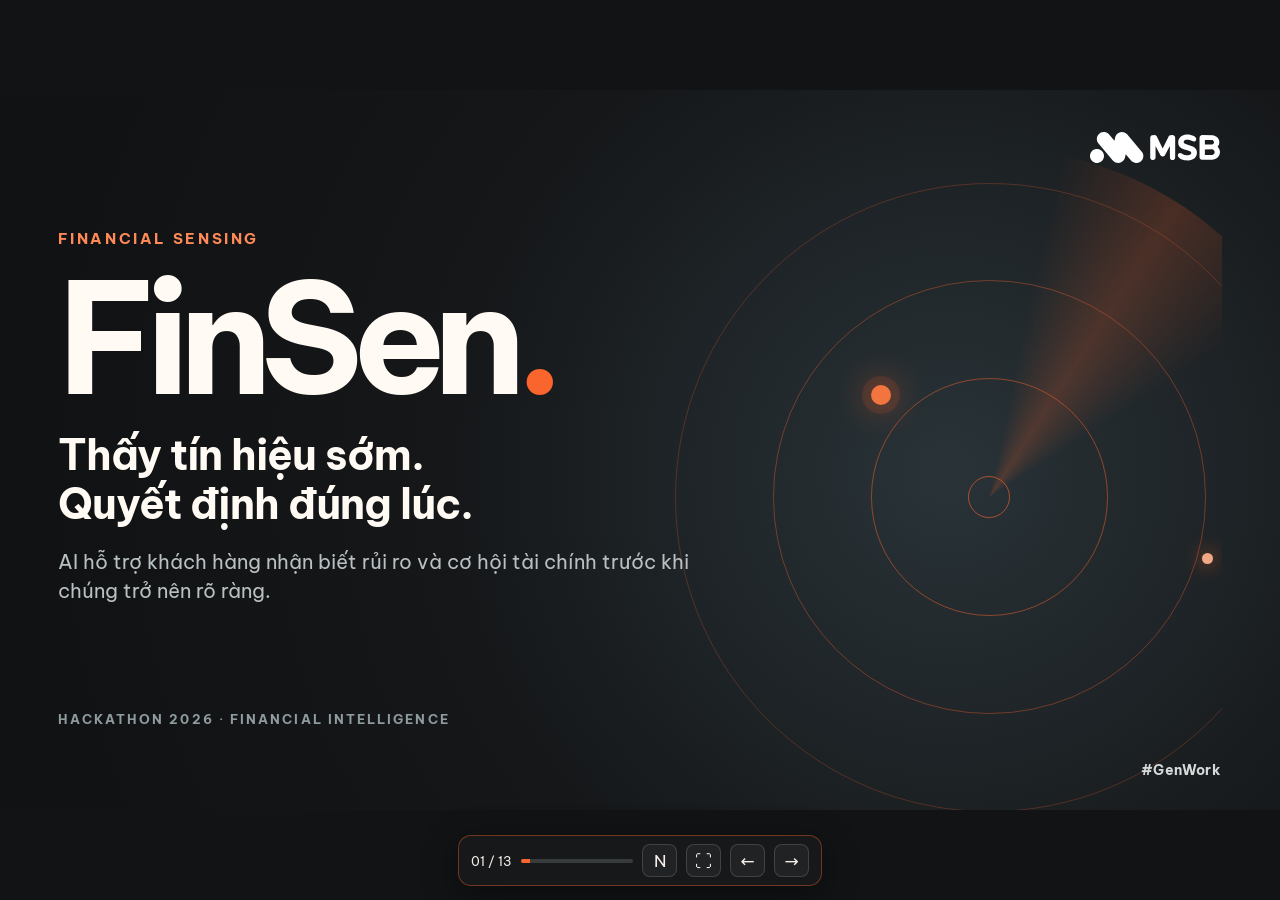
==== pitch/index.html @ 2bb1ff43 "update pitch" ====
<!doctype html>
<html lang="vi">
<head>
  <meta charset="utf-8">
  <meta name="viewport" content="width=device-width, initial-scale=1">
  <meta name="theme-color" content="#111315">
  <title>FinSen | Hackathon Pitch</title>
  <link rel="stylesheet" href="styles.css">
  <script src="slides.js" defer></script>
</head>
<body>
  <main id="deck" aria-live="polite">
    <section class="slide cover is-active" data-duration="25" aria-label="Slide 1: FinSen">
      <div class="slide-inner cover-layout">
        <div class="cover-content"><p class="eyebrow">FINANCIAL SENSING</p><h1>FinSen<span>.</span></h1><p class="cover-tagline">Thấy tín hiệu sớm.<br>Quyết định đúng lúc.</p><p class="cover-description">AI hỗ trợ khách hàng nhận biết rủi ro và cơ hội tài chính trước khi chúng trở nên rõ ràng.</p></div>
        <div class="radar-visual" aria-hidden="true"><i></i><i></i><i></i><i></i><b></b><em></em></div>
        <p class="cover-footer">HACKATHON 2026 · FINANCIAL INTELLIGENCE</p>
      </div>
      <aside class="notes">25 giây. FinSen là Financial Sensing. Ý tưởng lấy cảm hứng từ nguyên lý sensing trong hỗ trợ lái xe: liên tục quan sát tín hiệu để nhận ra rủi ro sớm. Với tài chính, FinSen giúp khách hàng thấy điều có thể xảy ra tiếp theo và chọn hành động phù hợp. Đây là nguyên mẫu chạy trên dữ liệu ngân hàng giả lập.</aside>
    </section>

    <section class="slide light problem-slide" data-duration="35" aria-label="Slide 2: Vấn đề">
      <div class="slide-inner problem-layout">
        <div><p class="eyebrow">01 / PROBLEM</p><h2>Dữ liệu có sẵn.<br>Tín hiệu bị bỏ lỡ.</h2><p class="large-copy">Khách hàng thường nhận ra vấn đề tài chính khi nó đã xảy ra, dù dấu hiệu đã xuất hiện trước đó.</p></div>
        <div class="signal-list" aria-label="Năm tín hiệu tài chính thường bị bỏ lỡ"><p><b>01</b><span>Số dư sắp xuống dưới mức an toàn</span></p><p><b>02</b><span>Một nhóm chi tiêu tăng bất thường</span></p><p><b>03</b><span>Mục tiêu tiết kiệm chậm tiến độ</span></p><p><b>04</b><span>Khoản phải trả vượt số dư hiện tại</span></p><p><b>05</b><span>Tiền nhàn rỗi chưa được sử dụng phù hợp</span></p></div>
        <p class="slide-takeaway">Vấn đề không thiếu dữ liệu. Vấn đề là thiếu một lớp cảm nhận dữ liệu đúng lúc.</p>
      </div>
      <aside class="notes">35 giây. Một app ngân hàng đã có rất nhiều dữ liệu: giao dịch, số dư, lịch trả tiền và mục tiêu. Nhưng khách hàng phải tự ghép các mảnh lại. Có người vẫn thấy tiền trong tài khoản nhưng hai tuần nữa sẽ thiếu. Có người chi tiêu đang tăng mà cuối tháng mới biết. Có người để tiền nhàn rỗi mà chưa nghĩ đến phương án phù hợp. Năm tình huống này có chung một khoảng trống: tín hiệu xuất hiện trước, nhận thức của khách hàng đến sau.</aside>
    </section>

    <section class="slide dark insight-slide" data-duration="30" aria-label="Slide 3: Insight">
      <div class="slide-inner">
        <p class="eyebrow">02 / INSIGHT</p><h2>Ứng dụng cho thấy quá khứ.<br>FinSen giúp chuẩn bị cho điều sắp tới.</h2>
        <div class="comparison"><div class="comparison-past"><span>BANKING HIỆN TẠI</span><p>Giao dịch</p><p>Lịch sử</p><p>Dashboard</p><strong>Khách hàng tự phân tích</strong></div><div class="comparison-future"><span>VỚI FINSEN</span><p>Dữ liệu tài chính</p><p>Cảm nhận tín hiệu</p><p>Dự báo rủi ro và cơ hội</p><strong>Gợi ý để khách hàng quyết định</strong></div></div>
      </div>
      <aside class="notes">30 giây. Sự khác biệt rất đơn giản. Mobile Banking hiện tại kể lại chuyện đã xảy ra. FinSen đặt câu hỏi: từ những dữ liệu đó, điều gì có thể xảy ra tiếp, và khách hàng nên cân nhắc gì ngay bây giờ? FinSen là một lớp cảm nhận đặt trên hành trình ngân hàng hiện có, không yêu cầu khách hàng chuyển sang một công cụ khác.</aside>
    </section>

    <section class="slide orange solution-slide" data-duration="35" aria-label="Slide 4: Financial Sensing Layer">
      <div class="slide-inner">
        <p class="eyebrow">03 / SOLUTION</p><h2>Một Financial Sensing Layer</h2>
        <div class="sense-flow"><div><b>Sense</b><span>Nhận tín hiệu</span></div><div><b>Analyze</b><span>Hiểu ngữ cảnh</span></div><div><b>Predict</b><span>Thấy điều sắp tới</span></div><div><b>Recommend</b><span>Đưa lựa chọn</span></div><div><b>Action</b><span>Khách hàng quyết định</span></div></div>
        <div class="pillar-line"><span>PROTECT</span><span>CONTROL</span><span>GROW</span></div>
        <p class="solution-takeaway">Năm case demo là năm loại tín hiệu đầu tiên của cùng một nền tảng.</p>
      </div>
      <aside class="notes">35 giây. FinSen vận hành theo một chuỗi thống nhất: cảm nhận dữ liệu, phân tích ngữ cảnh, dự báo rủi ro hoặc cơ hội, đề xuất lựa chọn, rồi chỉ thực hiện khi khách hàng quyết định. Ba giá trị là bảo vệ dòng tiền, kiểm soát kế hoạch tài chính và khai thác cơ hội từ nguồn tiền hiện có. Năm case không phải năm tính năng rời rạc mà là năm loại tín hiệu đầu tiên.</aside>
    </section>

    <section class="slide light hero-slide" data-duration="55" aria-label="Slide 5: Case C001 dự báo dòng tiền">
      <div class="slide-inner">
        <p class="eyebrow">04 / HERO CASE · C001</p><h2>Đừng đợi hết tiền mới biết sẽ thiếu.</h2>
        <div class="forecast-journey"><div><span>HÔM NAY</span><strong>9 triệu ₫</strong><p>Số dư tài khoản</p></div><div><span>14 NGÀY TỚI</span><strong>6 triệu ₫</strong><p>Tiền thuê sắp đến hạn; dự báo còn tính chi tiêu thường lệ</p></div><div class="forecast-alert"><span>DỰ BÁO 15/09</span><strong>1,37 triệu ₫</strong><p>Thấp hơn mức an toàn 3 triệu ₫</p></div></div>
        <p class="hero-conclusion">FinSen cảnh báo khi khách hàng vẫn còn tiền, trước khi dòng tiền trở thành vấn đề.</p>
        <p class="fixture-note">Dữ liệu fixture C001 tại ngày 01/09/2026; số dư dự báo do Financial Engine tính.</p>
      </div>
      <aside class="notes">55 giây. Đây là hero case. Tại mốc fixture ngày 1 tháng 9, C001 có 9 triệu đồng số dư và mức an toàn 3 triệu. Trong kỳ tới có 6 triệu tiền thuê cùng chi tiêu thường lệ. Financial Engine dự báo số dư ngày 15 tháng 9 chỉ khoảng 1,37 triệu, dưới ngưỡng an toàn. Điều đáng nói là hôm nay khách hàng vẫn thấy 9 triệu nên có thể nghĩ mọi thứ ổn. FinSen phát hiện vấn đề trước khi khách hàng trải nghiệm nó. Đề xuất xử lý là một lựa chọn, không phải hành động tự động.</aside>
    </section>

    <section class="slide dark cases-slide" data-duration="45" aria-label="Slide 6: Năm tín hiệu FinSen">
      <div class="slide-inner">
        <p class="eyebrow">05 / FIVE SIGNALS</p><h2>Một nền tảng. Năm tín hiệu đầu tiên.</h2>
        <div class="case-pillars"><div class="case-pillar"><h3>PROTECT</h3><p><b>C001 · Dòng tiền</b><span>Dự báo dưới ngưỡng an toàn</span></p><p><b>C004 · Khoản định kỳ</b><span>Khoản phải trả vượt số dư</span></p></div><div class="case-pillar"><h3>CONTROL</h3><p><b>C002 · Chi tiêu</b><span>Ăn uống tăng 25% so với mức nền</span></p><p><b>C003 · Mục tiêu</b><span>Tiến độ tiết kiệm lệch kế hoạch</span></p></div><div class="case-pillar grow"><h3>GROW</h3><p><b>C005 · Tiền nhàn rỗi</b><span>Gợi ý phương án phù hợp nhu cầu sử dụng tiền</span></p></div></div>
        <p class="cases-takeaway">Phát hiện nhu cầu trước. Đưa lựa chọn sau. Khách hàng tự quyết định.</p>
      </div>
      <aside class="notes">45 giây. Hai case Protect là C001 dự báo thiếu hụt dòng tiền và C004 phát hiện khoản định kỳ có thể vượt số dư. Hai case Control là C002, khi chi ăn uống tăng 25% so với mức nền ba tháng, và C003, khi tiến độ tiết kiệm có nguy cơ chậm. Case Grow là C005: nhận ra nguồn tiền nhàn rỗi và gợi ý sản phẩm theo nhu cầu thực tế. C004 có thể dẫn tới các lựa chọn như bổ sung tiền hoặc giải pháp tín dụng phù hợp, nhưng FinSen không ép khách hàng vay.</aside>
    </section>

    <section class="slide light agent-slide" data-duration="45" aria-label="Slide 7: AI Agent và C005">
      <div class="slide-inner agent-layout">
        <div class="agent-copy"><p class="eyebrow">06 / AGENT EXPERIENCE · C005</p><h2>Từ cảnh báo tĩnh<br>đến đối thoại tài chính</h2><div class="conversation"><p><small>FINSEN</small>“Bạn có khoản tiền nhàn rỗi. Bạn muốn cân nhắc tiết kiệm 3–6 tháng?”</p><p><small>KHÁCH HÀNG</small>“Tôi sợ cần dùng tiền đột xuất.”</p><p><small>FINSEN</small>“Vậy hãy xem một phương án linh hoạt hơn: M-Sinh lời.”</p></div><p class="agent-takeaway">Agent lắng nghe mối bận tâm và thay đổi gợi ý.</p></div>
        <figure class="phone-shot"><img src="assets/finsen.png" alt="Màn hình FinSen đang chạy trong ứng dụng demo"><figcaption>Giao diện FinSen đang chạy; hội thoại bên trái là luồng C005.</figcaption></figure>
      </div>
      <aside class="notes">45 giây. C005 kết lại chuỗi demo bằng một cơ hội tài chính. FinSen thấy số dư thanh toán lớn và ít chi tiêu gần đây nên ban đầu gợi ý xem xét tiết kiệm kỳ hạn 3 hoặc 6 tháng. Khách hàng lo phải dùng tiền đột xuất. Khi có LLM thật, Agent phân loại ý định từ lời nhắn và lịch sử hội thoại, rồi chuyển gợi ý sang M-Sinh lời. Việc kích hoạt vẫn cần thao tác chọn hành động và xác nhận riêng. M-Sinh lời là khoản cho SBSI vay qua nền tảng tích hợp MSB, không phải tiền gửi tiết kiệm MSB. Đoạn hội thoại trên slide được rút gọn để minh họa luồng; ảnh chụp là giao diện demo thật ở trạng thái tài chính ổn định.</aside>
    </section>

    <section class="slide light system-slide" data-duration="40" aria-label="Slide 8: Cách FinSen hoạt động">
      <div class="slide-inner"><p class="eyebrow">07 / HOW IT WORKS</p><h2>Con số có nguồn. Hành động có kiểm soát.</h2><div class="system-flow"><div><span>01</span><b>Dữ liệu tài chính</b><p>Số dư, giao dịch, lịch trả tiền, mục tiêu</p></div><div><span>02</span><b>Financial Engine</b><p>Tính mức nền, tín hiệu, dự báo và phương án hợp lệ</p></div><div><span>03</span><b>AI Agent</b><p>Giải thích bằng ngữ cảnh và nghe phản hồi</p></div><div><span>04</span><b>Trải nghiệm FinSen</b><p>Cảnh báo, hội thoại, xác nhận, thực hiện</p></div></div><div class="system-proof"><img src="assets/home.png" alt="Ảnh chụp Home của ứng dụng demo"><p>Nguyên mẫu đã có ứng dụng mobile, agent, Core Banking giả lập, scheduler và lưu vết hành động.<br><strong>LLM không tự tính chỉ số tài chính hoặc bỏ qua bước xác nhận.</strong></p></div></div>
      <aside class="notes">40 giây. Chỉ cần nhớ bốn lớp. Dữ liệu nghiệp vụ ở Core Banking giả lập. Financial Engine tính các chỉ số và phương án bằng logic xác định. Agent diễn giải, chọn trong phương án hợp lệ và tiếp nhận phản hồi. Trải nghiệm mobile hiển thị cảnh báo, hội thoại và bước xác nhận. Hành động đi qua chính sách, API nghiệp vụ và audit. Chúng tôi đã có các thành phần này trong MVP; chưa kết nối dữ liệu ngân hàng thật.</aside>
    </section>

    <section class="slide dark value-slide" data-duration="45" aria-label="Slide 9: Giá trị khách hàng và ngân hàng">
      <div class="slide-inner"><p class="eyebrow">08 / BUSINESS VALUE</p><h2>Giải quyết đúng nhu cầu tạo giá trị cho cả hai phía</h2><div class="value-columns"><div><h3>KHÁCH HÀNG</h3><p><b>Protect</b><span>Nhận biết sớm nguy cơ thiếu tiền</span></p><p><b>Control</b><span>Hiểu chi tiêu và tiến độ mục tiêu</span></p><p><b>Grow</b><span>Cân nhắc cách dùng tiền nhàn rỗi phù hợp</span></p></div><div><h3>NGÂN HÀNG</h3><p><b>Tương tác đúng lúc</b><span>Đối thoại khi nhu cầu đang xuất hiện</span></p><p><b>Gợi ý phù hợp</b><span>C004: giải pháp dòng tiền; C005: tiết kiệm hoặc M-Sinh lời</span></p><p><b>Học từ pilot</b><span>Đo chất lượng tín hiệu, mức quan tâm và hành động được xác nhận</span></p></div></div><p class="value-bottom">Hiểu hoàn cảnh trước. Giải quyết nhu cầu. Giới thiệu sản phẩm khi phù hợp.</p></div>
      <aside class="notes">45 giây. Giá trị với khách hàng là được cảnh báo sớm, hiểu hành vi và mục tiêu, đồng thời thấy cơ hội từ nguồn tiền đang có. Với ngân hàng, FinSen tạo điểm chạm đúng lúc để hỗ trợ khách hàng và chỉ giới thiệu sản phẩm khi phù hợp. C004 có thể mở ra phương án xử lý dòng tiền, C005 mở ra gợi ý tiết kiệm hoặc M-Sinh lời. Đây là giả thuyết giá trị cho pilot, chưa phải kết quả kinh doanh được đo. Khi thử nghiệm thật, chúng tôi sẽ đo chất lượng tín hiệu, mức quan tâm và tỷ lệ hành động được xác nhận.</aside>
    </section>

    <section class="slide closing" data-duration="40" aria-label="Slide 10: Khác biệt và bước tiếp theo">
      <div class="slide-inner close-layout"><div class="close-main"><p class="eyebrow">09 / WHAT'S NEXT</p><h2>FinSen giúp khách hàng thấy trước, hiểu rõ và tự quyết định.</h2><p class="close-line">Financial Sensing</p><p class="close-mantra">Sense. Predict. Act.</p></div><div class="close-side"><div><h3>KHÁC BIỆT</h3><p>Chủ động dự báo · Đối thoại theo ngữ cảnh · Hành động có xác nhận</p></div><div><h3>ROADMAP</h3><p>Hackathon MVP → Pilot có kiểm soát → Tích hợp dữ liệu và chính sách MSB → Mở rộng tín hiệu</p></div><div><h3>TEAM</h3><p>[Tên thành viên, vai trò và chuyên môn cần bổ sung]</p></div></div></div>
      <aside class="notes">40 giây. FinSen khác một dashboard ở khả năng dự báo và chủ động. FinSen khác một notification engine ở khả năng lắng nghe và đổi gợi ý theo bối cảnh. FinSen khác một chatbot thuần văn bản ở bước xác nhận, thực hiện và lưu vết. MVP hackathon đã chứng minh luồng trên dữ liệu giả lập. Bước tiếp theo là pilot có kiểm soát, sau đó mới tích hợp dữ liệu và chính sách thật của MSB và mở rộng thêm tín hiệu. Giới thiệu tên thành viên thật khi đã bổ sung vào placeholder. Kết lại: FinSen là Financial Sensing, giúp khách hàng thấy trước, hiểu rõ và tự quyết định.</aside>
    </section>
    <section class="slide dark thank-you-slide" data-duration="5" aria-label="Slide 11: Thank you">
      <div class="slide-inner thank-you-layout">
        <p class="eyebrow">FINSEN · FINANCIAL SENSING</p>
        <h2>Thank you<span>.</span></h2>
        <p class="thank-you-message">Thấy tín hiệu sớm.<br>Quyết định đúng lúc.</p>
        <p class="thank-you-qa">Q&amp;A <span>·</span> Hai slide kỹ thuật ở phần phụ lục</p>
        <div class="thank-you-orbit" aria-hidden="true"><i></i><i></i><i></i><b></b></div>
      </div>
      <aside class="notes">5 giây. Cảm ơn ban giám khảo đã lắng nghe. Dừng phần pitch chính tại đây và mời câu hỏi. Hai slide tiếp theo là phụ lục về Tech Stack và kiến trúc hệ thống, chỉ dùng khi cần trao đổi sâu hơn.</aside>
    </section>

    <section class="slide light tech-slide" data-duration="0" aria-label="Slide 12: Tech Stack">
      <div class="slide-inner tech-layout">
        <p class="eyebrow">APPENDIX 01 / TECH STACK</p>
        <h2>Công nghệ đứng sau FinSen</h2>
        <p class="tech-intro">Ba lớp kết nối từ trải nghiệm đến dữ liệu. Docker Compose vận hành toàn bộ hệ thống demo.</p>
        <div class="stack-flow" aria-label="Sơ đồ Tech Stack gồm lớp giao diện, dịch vụ và dữ liệu">
          <article class="stack-stage"><span class="stack-index">01 / EXPERIENCE</span><h3>Web &amp; Mobile</h3><div class="stack-logos"><div><img src="assets/tech/html5.svg" alt=""><span>HTML5</span></div><div><img src="assets/tech/css3.svg" alt=""><span>CSS3</span></div><div><img src="assets/tech/javascript.svg" alt=""><span>JavaScript</span></div><div><img src="assets/tech/nginx.svg" alt=""><span>Nginx</span></div></div><p>Mobile Banking Simulator, Admin Web và lớp reverse proxy.</p></article>
          <div class="stack-arrow" aria-hidden="true">→</div>
          <article class="stack-stage"><span class="stack-index">02 / SERVICES &amp; AGENT</span><h3>API &amp; Financial Engine</h3><div class="stack-logos stack-logos-compact"><div><img src="assets/tech/python.svg" alt=""><span>Python 3.11</span></div><div><img src="assets/tech/fastapi.svg" alt=""><span>FastAPI</span></div></div><p>Pydantic · Core Banking · FinSen Agent · Scheduler · LLM theo cấu hình.</p></article>
          <div class="stack-arrow" aria-hidden="true">→</div>
          <article class="stack-stage"><span class="stack-index">03 / DATA</span><h3>Cơ sở dữ liệu</h3><div class="stack-logos stack-logos-compact"><div><img src="assets/tech/mysql.svg" alt=""><span>MySQL / RDS</span></div><div><img src="assets/tech/postgresql.svg" alt=""><span>PostgreSQL</span></div></div><p>Core Banking lưu nghiệp vụ; FinSen lưu tín hiệu, khuyến nghị và log.</p></article>
        </div>
        <div class="stack-runtime"><img src="assets/tech/docker.svg" alt=""><strong>Docker Compose</strong><span>Đóng gói và chạy các service của hệ thống demo</span></div>
      </div>
      <aside class="notes">Phụ lục, chỉ trình bày khi có câu hỏi. Giao diện dùng HTML, CSS, JavaScript, được Nginx phục vụ. Các API Core Banking, FinSen Agent và Admin dùng Python 3.11, FastAPI và Pydantic. Core dùng MySQL cloud/RDS, Agent dùng PostgreSQL. Financial Engine tính toán theo quy tắc xác định, LLM chỉ diễn giải và chọn trong phương án hợp lệ. Stack vận hành qua Docker Compose; LLM có chế độ mock và cấu hình GreenNode.</aside>
    </section>

    <section class="slide dark architecture-slide" data-duration="0" aria-label="Slide 13: Kiến trúc hệ thống đã triển khai">
      <div class="slide-inner architecture-layout">
        <p class="eyebrow">APPENDIX 02 / DEPLOYED ARCHITECTURE</p>
        <h2>1 RDS. 4 vServer. Một luồng FinSen.</h2>
        <svg class="architecture-diagram diagram-desktop" viewBox="0 0 1260 475" role="img" aria-labelledby="architectureTitle architectureDescription">
          <title id="architectureTitle">Kiến trúc triển khai FinSen</title><desc id="architectureDescription">Trình duyệt kết nối Mobile Banking Simulator. Mobile gọi Core Banking và FinSen Agent. Agent gọi Core qua mạng private. Core lưu dữ liệu ở RDS MySQL; Agent lưu dữ liệu ở PostgreSQL trên vServer riêng.</desc>
          <defs><marker id="diagramArrow" markerWidth="8" markerHeight="8" refX="7" refY="4" orient="auto"><path d="M0 0 8 4 0 8Z" fill="#ff9465"/></marker><marker id="diagramDataArrow" markerWidth="8" markerHeight="8" refX="7" refY="4" orient="auto"><path d="M0 0 8 4 0 8Z" fill="#8cb8c0"/></marker></defs>
          <path class="diagram-link" d="M154 223H217"/><path class="diagram-link" d="M477 190H540V117H608"/><path class="diagram-link" d="M477 255H540V355H608"/><path class="diagram-link" d="M748 283V190"/><path class="diagram-link diagram-data-link" d="M886 118H1000"/><path class="diagram-link diagram-data-link" d="M886 356H1000"/>
          <text class="diagram-edge-label" x="160" y="205">HTTPS</text><text class="diagram-edge-label" x="488" y="102">/api/core</text><text class="diagram-edge-label" x="486" y="341">/api/agent</text><text class="diagram-edge-label" x="761" y="239">private API</text><text class="diagram-edge-label" x="911" y="102">SQL :3306</text><text class="diagram-edge-label" x="911" y="340">SQL :5432</text>
          <g class="diagram-node diagram-client"><rect x="24" y="178" width="130" height="90" rx="6"/><text class="diagram-kicker" x="42" y="207">CLIENT</text><text class="diagram-title" x="42" y="244">Browser</text></g>
          <g class="diagram-node"><rect x="217" y="153" width="260" height="140" rx="7"/><rect class="diagram-logo-plate" x="429" y="161" width="40" height="40" rx="6"/><image href="assets/tech/nginx.svg" x="435" y="167" width="28" height="28"/><text class="diagram-kicker" x="237" y="178">vSERVER 04</text><text class="diagram-title" x="237" y="214">Mobile Banking</text><text class="diagram-title" x="237" y="244">Simulator</text><text class="diagram-detail" x="237" y="274">Nginx · HTML / CSS / JS</text></g>
          <g class="diagram-node"><rect x="608" y="45" width="278" height="145" rx="7"/><rect class="diagram-logo-plate" x="835" y="53" width="42" height="42" rx="6"/><image href="assets/tech/fastapi.svg" x="841" y="59" width="30" height="30"/><text class="diagram-kicker" x="628" y="72">vSERVER 01</text><text class="diagram-title" x="628" y="111">Core Banking</text><text class="diagram-detail" x="628" y="142">Service + Admin Web Control</text><text class="diagram-port" x="628" y="168">API :8090 · Admin :8100</text></g>
          <g class="diagram-node"><rect x="608" y="283" width="278" height="145" rx="7"/><rect class="diagram-logo-plate" x="835" y="291" width="42" height="42" rx="6"/><image href="assets/tech/python.svg" x="841" y="297" width="30" height="30"/><text class="diagram-kicker" x="628" y="310">vSERVER 02</text><text class="diagram-title" x="628" y="349">FinSen Agent</text><text class="diagram-detail" x="628" y="380">Agent API + Scheduler</text><text class="diagram-port" x="628" y="406">API :8080</text></g>
          <g class="diagram-node diagram-database"><rect x="1000" y="45" width="238" height="145" rx="7"/><rect class="diagram-logo-plate" x="1188" y="53" width="42" height="42" rx="6"/><image href="assets/tech/mysql.svg" x="1194" y="59" width="30" height="30"/><text class="diagram-kicker" x="1020" y="72">RDS · MANAGED DB</text><text class="diagram-title" x="1020" y="111">MySQL</text><text class="diagram-detail" x="1020" y="142">Core Banking data</text><text class="diagram-port" x="1020" y="168">:3306</text></g>
          <g class="diagram-node diagram-database"><rect x="1000" y="283" width="238" height="145" rx="7"/><rect class="diagram-logo-plate" x="1188" y="291" width="42" height="42" rx="6"/><image href="assets/tech/postgresql.svg" x="1194" y="297" width="30" height="30"/><text class="diagram-kicker" x="1020" y="310">vSERVER 03 · DB</text><text class="diagram-title" x="1020" y="349">PostgreSQL</text><text class="diagram-detail" x="1020" y="380">Agent signals &amp; logs</text><text class="diagram-port" x="1020" y="406">:5432</text></g>
        </svg>
        <svg class="architecture-diagram diagram-mobile" viewBox="0 0 350 500" role="img" aria-labelledby="mobileArchitectureTitle mobileArchitectureDescription">
          <title id="mobileArchitectureTitle">Kiến trúc triển khai FinSen</title><desc id="mobileArchitectureDescription">Browser tới Mobile vServer. Mobile gọi Core và Agent. Agent gọi Core API. Core lưu ở RDS MySQL, Agent lưu ở PostgreSQL vServer.</desc>
          <defs><marker id="mobileArrow" markerWidth="7" markerHeight="7" refX="6" refY="3.5" orient="auto"><path d="M0 0 7 3.5 0 7Z" fill="#ff9465"/></marker><marker id="mobileDataArrow" markerWidth="7" markerHeight="7" refX="6" refY="3.5" orient="auto"><path d="M0 0 7 3.5 0 7Z" fill="#8cb8c0"/></marker></defs>
          <path class="diagram-link" d="M175 52V85"/><path class="diagram-link" d="M175 170V199H88V246"/><path class="diagram-link" d="M175 199H262V246"/><path class="diagram-link" d="M182 300H168"/><path class="diagram-link diagram-data-link" d="M88 354V413"/><path class="diagram-link diagram-data-link" d="M262 354V413"/>
          <text class="diagram-edge-label" x="17" y="231">/api/core</text><text class="diagram-edge-label" x="255" y="231">/api/agent</text><text class="diagram-edge-label" x="130" y="380">Agent → Core API (private)</text><text class="diagram-edge-label" x="40" y="399">SQL</text><text class="diagram-edge-label" x="214" y="399">SQL</text>
          <g class="diagram-node diagram-client"><rect x="119" y="8" width="112" height="44" rx="5"/><text class="diagram-mobile-title" x="175" y="36" text-anchor="middle">Browser</text></g>
          <g class="diagram-node"><rect x="52" y="85" width="246" height="85" rx="6"/><rect class="diagram-logo-plate" x="266" y="91" width="25" height="25" rx="4"/><image href="assets/tech/nginx.svg" x="269" y="94" width="19" height="19"/><text class="diagram-mobile-kicker" x="65" y="103">vSERVER 04 · PUBLIC ENTRY</text><text class="diagram-mobile-title" x="65" y="128">Mobile Banking Simulator</text><text class="diagram-mobile-detail" x="65" y="152">Nginx · HTML / CSS / JS</text></g>
          <g class="diagram-node"><rect x="8" y="246" width="160" height="108" rx="6"/><rect class="diagram-logo-plate" x="139" y="252" width="23" height="23" rx="4"/><image href="assets/tech/fastapi.svg" x="142" y="255" width="17" height="17"/><text class="diagram-mobile-kicker" x="19" y="264">vSERVER 01</text><text class="diagram-mobile-title" x="19" y="288">Core Banking</text><text class="diagram-mobile-detail" x="19" y="311">Service + Admin Web</text><text class="diagram-mobile-detail" x="19" y="329">API :8090 · Admin :8100</text></g>
          <g class="diagram-node"><rect x="182" y="246" width="160" height="108" rx="6"/><rect class="diagram-logo-plate" x="313" y="252" width="23" height="23" rx="4"/><image href="assets/tech/python.svg" x="316" y="255" width="17" height="17"/><text class="diagram-mobile-kicker" x="193" y="264">vSERVER 02</text><text class="diagram-mobile-title" x="193" y="288">FinSen Agent</text><text class="diagram-mobile-detail" x="193" y="311">Agent + Scheduler</text><text class="diagram-mobile-detail" x="193" y="329">API :8080</text></g>
          <g class="diagram-node diagram-database"><rect x="8" y="413" width="160" height="80" rx="6"/><rect class="diagram-logo-plate" x="139" y="419" width="23" height="23" rx="4"/><image href="assets/tech/mysql.svg" x="142" y="422" width="17" height="17"/><text class="diagram-mobile-kicker" x="19" y="431">RDS · MANAGED DB</text><text class="diagram-mobile-title" x="19" y="455">MySQL</text><text class="diagram-mobile-detail" x="19" y="477">Core data · :3306</text></g>
          <g class="diagram-node diagram-database"><rect x="182" y="413" width="160" height="80" rx="6"/><rect class="diagram-logo-plate" x="313" y="419" width="23" height="23" rx="4"/><image href="assets/tech/postgresql.svg" x="316" y="422" width="17" height="17"/><text class="diagram-mobile-kicker" x="193" y="431">vSERVER 03 · DB</text><text class="diagram-mobile-title" x="193" y="455">PostgreSQL</text><text class="diagram-mobile-detail" x="193" y="477">Agent data · :5432</text></g>
        </svg>
      </div>
      <aside class="notes">Phụ lục, chỉ trình bày khi có câu hỏi. Năm thành phần hạ tầng gồm một RDS MySQL cho Core Banking và bốn vServer: Core Banking Service cùng Admin Web Control; FinSen Agent cùng Scheduler; PostgreSQL của Agent; và Mobile Banking Simulator. Trình duyệt vào Mobile vServer qua Nginx. Mobile chuyển tiếp API về Core và Agent. Agent gọi Core Banking API qua mạng private để lấy dữ liệu và thực hiện hành động đã xác nhận. Core lưu ở RDS MySQL, Agent lưu tín hiệu, khuyến nghị và log trong PostgreSQL. Scheduler chạy cùng vServer Agent.</aside>
    </section>
    <div class="deck-brand" role="img" aria-label="MSB"><img class="brand-white" src="assets/logo-msb.svg" alt="" aria-hidden="true"><img class="brand-color" src="assets/logo-msb-color.png" alt="" aria-hidden="true"></div>
    <div class="team-signature">#GenWork</div>
  </main>

  <div class="presentation-ui" aria-label="Điều khiển trình chiếu"><span id="slideCount">01 / 13</span><div class="progress-track"><span id="progressBar"></span></div><button id="notesButton" type="button" title="Ghi chú (N)" aria-label="Hiện hoặc ẩn ghi chú">N</button><button id="fullButton" type="button" title="Toàn màn hình (F)" aria-label="Toàn màn hình">⛶</button><button id="prevButton" type="button" title="Slide trước (←)" aria-label="Slide trước">←</button><button id="nextButton" type="button" title="Slide sau (→)" aria-label="Slide sau">→</button></div>
  <div id="speakerNotes" class="speaker-notes" hidden><div><strong>Ghi chú thuyết trình</strong><button id="closeNotes" type="button" aria-label="Đóng ghi chú">×</button></div><p id="notesText"></p></div>
</body>
</html>
---- pitch/styles.css ----
@font-face{font-family:"Be Vietnam Pro";src:url("fonts/BeVietnamPro-Regular.woff2") format("woff2");font-style:normal;font-weight:400;font-display:swap}
@font-face{font-family:"Be Vietnam Pro";src:url("fonts/BeVietnamPro-Medium.woff2") format("woff2");font-style:normal;font-weight:500;font-display:swap}
@font-face{font-family:"Be Vietnam Pro";src:url("fonts/BeVietnamPro-SemiBold.woff2") format("woff2");font-style:normal;font-weight:600;font-display:swap}
@font-face{font-family:"Be Vietnam Pro";src:url("fonts/BeVietnamPro-Bold.woff2") format("woff2");font-style:normal;font-weight:700;font-display:swap}
:root{font-family:"Be Vietnam Pro",system-ui,sans-serif;color:#fff9f2;background:#111315;font-synthesis:none;--orange:#fa642d;--ink:#182027;--paper:#fffaf5;--muted:#65717a}
*{box-sizing:border-box}html,body{width:100%;height:100%;margin:0}body{overflow:hidden}button,a{font:inherit}button{cursor:pointer}
#deck{position:absolute;left:50%;top:50%;width:min(100vw,177.77778vh);height:min(100vh,56.25vw);transform:translate(-50%,-50%);overflow:hidden;background:#111315}
.slide{position:absolute;inset:0;display:none;overflow:auto}.slide.is-active{display:block;animation:appear .32s ease both}@keyframes appear{from{opacity:.3;transform:translateY(7px)}to{opacity:1;transform:none}}
.slide-inner{position:relative;width:calc(100% - clamp(68px,9vw,150px));height:100%;margin:auto;padding:clamp(42px,6vh,72px) 0 82px;display:flex;flex-direction:column;justify-content:center}
.dark,.cover,.closing{background:#151719;color:#fffaf3}.light{background:var(--paper);color:var(--ink)}.orange{background:var(--orange);color:#fff}
h1,h2,h3,p,figure{margin-top:0}.eyebrow{margin:0 0 18px;font-size:clamp(12px,1.2vw,16px);font-weight:700;letter-spacing:.17em;color:var(--orange)}.dark .eyebrow,.cover .eyebrow{color:#ff8a58}.orange .eyebrow{color:#fff2e8}
h1{font-size:clamp(95px,12vw,174px);line-height:.92;letter-spacing:-.075em;margin-bottom:23px}h2{font-size:clamp(42px,5.05vw,70px);line-height:1.06;letter-spacing:-.046em;margin-bottom:32px;font-weight:700}h3{font-size:clamp(22px,2vw,29px);line-height:1.14}p{line-height:1.4}
.cover{background:radial-gradient(circle at 74% 53%,#293338 0%,#151719 49%,#101214 88%)}.cover-layout{justify-content:space-between;overflow:hidden}.cover-content{position:relative;z-index:2;margin-top:auto;margin-bottom:auto}.cover h1 span{color:var(--orange)}.cover-tagline{font-size:clamp(27px,3.3vw,46px);font-weight:700;line-height:1.15;letter-spacing:-.024em;margin-bottom:20px}.cover-description{max-width:670px;color:#b9c0c2;font-size:clamp(17px,1.6vw,22px)}.cover-footer{position:relative;z-index:2;color:#8e9b9f;font-size:13px;letter-spacing:.16em;font-weight:700;margin:0}
.deck-brand{position:absolute;z-index:5;top:clamp(28px,4.7vh,50px);right:clamp(34px,4.7vw,76px);width:130px;line-height:0;pointer-events:none}.deck-brand img{display:block;width:100%;height:auto}.deck-brand .brand-white{filter:brightness(0) invert(1)}.deck-brand .brand-color{display:none}#deck[data-theme="light"] .brand-white{display:none}#deck[data-theme="light"] .brand-color{display:block}.team-signature{position:absolute;z-index:5;right:clamp(34px,4.7vw,76px);bottom:clamp(26px,3.5vh,42px);color:#d4d9d9;font-size:clamp(13px,1.12vw,16px);font-weight:700;letter-spacing:.015em;pointer-events:none}#deck[data-theme="light"] .team-signature{color:#425058}#deck[data-theme="orange"] .team-signature{color:#fff}
.radar-visual{position:absolute;right:-10%;top:8%;width:60%;aspect-ratio:1;border-radius:50%;background:conic-gradient(from 220deg,transparent 0 42%,#fa642d38 48%,transparent 55%);opacity:.94}.radar-visual i{position:absolute;inset:5%;border:1px solid #fa642d44;border-radius:50%}.radar-visual i:nth-child(2){inset:19%;border-color:#fa642d66}.radar-visual i:nth-child(3){inset:33%;border-color:#fa642d88}.radar-visual i:nth-child(4){inset:47%;border-color:#fa642daa}.radar-visual b{position:absolute;top:34%;left:33%;width:20px;height:20px;background:#ff7940;border-radius:50%;box-shadow:0 0 0 9px #fa642d20,0 0 35px #fa642d}.radar-visual em{position:absolute;top:58%;right:18%;width:11px;height:11px;background:#ffb28b;border-radius:50%;box-shadow:0 0 20px #fa642d}
.problem-layout{display:grid;grid-template-columns:1.08fr .92fr;column-gap:6vw;align-content:center}.problem-layout h2{margin-bottom:22px}.large-copy{max-width:640px;font-size:clamp(22px,2.25vw,31px);color:#46545d;line-height:1.36}.signal-list{align-self:center}.signal-list p{display:grid;grid-template-columns:44px 1fr;align-items:center;gap:13px;margin:0;padding:12px 0;border-bottom:1px solid #e8ddd5;font-size:clamp(16px,1.42vw,21px);font-weight:500;line-height:1.2}.signal-list b{color:var(--orange);font-size:16px}.slide-takeaway{grid-column:1/-1;border-top:3px solid var(--orange);margin:38px 0 0;padding-top:18px;color:#ba4b24;font-size:clamp(21px,2.15vw,30px);font-weight:600}
.insight-slide h2{max-width:1150px;margin-bottom:38px}.comparison{display:grid;grid-template-columns:1fr 1fr;gap:65px}.comparison>div{border-top:3px solid #5d666a;padding-top:18px}.comparison-future{border-color:var(--orange)!important}.comparison span{display:block;color:#a2adb0;font-size:14px;font-weight:700;letter-spacing:.14em;margin-bottom:10px}.comparison-future span{color:#ff8a58}.comparison p{font-size:clamp(20px,2.1vw,29px);margin:0;padding:6px 0;color:#c2c9ca}.comparison strong{display:block;margin-top:16px;color:#fff;font-size:clamp(23px,2.3vw,32px)}.comparison-future strong{color:#ff9565}
.solution-slide h2{margin-bottom:55px}.sense-flow{display:grid;grid-template-columns:repeat(5,1fr);gap:12px}.sense-flow>div{border-top:2px solid #ffffffbb;padding-top:18px;min-height:125px}.sense-flow b{display:block;font-size:clamp(23px,2.35vw,34px);letter-spacing:-.035em}.sense-flow span{display:block;margin-top:10px;font-size:clamp(15px,1.4vw,21px);color:#fff3ec}.pillar-line{display:flex;gap:20px;margin-top:22px}.pillar-line span{font-size:clamp(22px,2.7vw,39px);font-weight:700;letter-spacing:-.045em}.pillar-line span+span:before{content:"/";font-weight:400;opacity:.6;margin-right:20px}.solution-takeaway{margin:27px 0 0;font-size:clamp(18px,1.9vw,27px);font-weight:500}
.hero-slide h2{max-width:1120px}.forecast-journey{display:grid;grid-template-columns:1fr 1fr 1.15fr;gap:18px;margin-top:11px}.forecast-journey>div{border-top:3px solid #f47b4a;padding-top:14px}.forecast-journey span{display:block;color:#a05d43;font-size:14px;font-weight:700;letter-spacing:.12em}.forecast-journey strong{display:block;color:#1d2a32;font-size:clamp(36px,3.8vw,54px);letter-spacing:-.055em;margin:15px 0 5px;white-space:nowrap}.forecast-journey p{font-size:clamp(16px,1.45vw,21px);color:#59666d}.forecast-alert strong{color:#e6542c}.hero-conclusion{max-width:1030px;margin:36px 0 0;font-size:clamp(22px,2.55vw,36px);font-weight:700;color:#ca5129;line-height:1.22}.fixture-note{margin:13px 0 0;color:#718087;font-size:14px}
.cases-slide h2{margin-bottom:35px}.case-pillars{display:grid;grid-template-columns:repeat(3,1fr);gap:35px}.case-pillar{border-top:3px solid var(--orange);padding-top:13px}.case-pillar h3{color:#ff8d5b;letter-spacing:.07em;font-size:19px;margin-bottom:20px}.case-pillar p{margin:0 0 18px}.case-pillar b{display:block;color:#fff;font-size:clamp(18px,1.7vw,24px);margin-bottom:6px}.case-pillar span{display:block;color:#bdc7ca;font-size:clamp(15px,1.4vw,20px)}.case-pillars .grow{border-color:#ffa46b}.cases-takeaway{margin:29px 0 0;color:#ff9866;font-size:clamp(20px,2vw,29px);font-weight:600}
.agent-layout{display:grid;grid-template-columns:1.3fr .7fr;gap:5vw;align-items:center}.agent-copy h2{margin-bottom:20px}.conversation p{margin:0 0 10px;padding:12px 16px;background:#fff;border-left:4px solid var(--orange);border-radius:0 12px 12px 0;color:#283740;font-size:clamp(15px,1.45vw,20px);box-shadow:0 7px 19px #2c30300c}.conversation p:nth-child(2){margin-left:35px;border-color:#676f73}.conversation small{display:block;color:#c5562e;font-size:11px;font-weight:700;letter-spacing:.12em;margin-bottom:4px}.conversation p:nth-child(2) small{color:#67777e}.agent-takeaway{color:#c2522d;font-size:clamp(20px,2vw,29px);font-weight:700;margin-top:13px}.phone-shot{margin:0;justify-self:center;text-align:center}.phone-shot img{display:block;height:min(63vh,570px);max-width:100%;width:auto;object-fit:contain;border-radius:24px;box-shadow:0 18px 45px #0003}.phone-shot figcaption{margin-top:8px;color:#7c888e;font-size:12px;line-height:1.25}
.system-slide h2{margin-bottom:33px}.system-flow{display:grid;grid-template-columns:repeat(4,1fr);gap:18px}.system-flow>div{border-top:3px solid var(--orange);padding-top:13px}.system-flow span{display:block;color:#d25c32;font-weight:700;font-size:16px}.system-flow b{display:block;color:#20323b;font-size:clamp(20px,1.75vw,25px);margin:9px 0}.system-flow p{font-size:clamp(15px,1.3vw,19px);color:#596b74}.system-proof{display:flex;align-items:center;gap:26px;margin-top:26px;border-top:1px solid #e3ddd6;padding-top:20px}.system-proof img{width:88px;height:143px;object-fit:cover;object-position:top;border-radius:11px}.system-proof p{margin:0;color:#53646e;font-size:clamp(18px,1.7vw,24px);line-height:1.34}.system-proof strong{display:block;color:#c65530;margin-top:10px}
.value-slide h2{max-width:1110px}.value-columns{display:grid;grid-template-columns:1fr 1fr;gap:65px}.value-columns>div{border-top:3px solid var(--orange);padding-top:12px}.value-columns h3{font-size:16px;letter-spacing:.15em;color:#ff9363;margin-bottom:18px}.value-columns p{display:grid;grid-template-columns:145px 1fr;gap:12px;margin:0 0 15px;font-size:clamp(17px,1.5vw,22px)}.value-columns b{color:#fff}.value-columns span{color:#bbc6c8}.value-bottom{border-top:1px solid #ffffff49;padding-top:17px;margin:15px 0 0;font-size:clamp(21px,2.1vw,30px);color:#ff9b6c;font-weight:600}
.closing{background:radial-gradient(circle at 18% 80%,#7c2b1c 0%,#242123 41%,#151719 75%)}.close-layout{display:grid;grid-template-columns:1.2fr .8fr;gap:7vw;align-items:center}.close-main h2{font-size:clamp(43px,4.9vw,68px)}.close-line{font-size:clamp(23px,2.3vw,33px);color:#ffad82;font-weight:700;margin-bottom:7px}.close-mantra{color:#fff;font-size:clamp(31px,3.3vw,47px);font-weight:700;letter-spacing:-.04em}.close-side>div{border-top:2px solid #fa642d;padding-top:10px;margin-bottom:24px}.close-side h3{color:#ff925f;font-size:15px;letter-spacing:.14em;margin-bottom:7px}.close-side p{color:#d2d2d0;font-size:clamp(16px,1.35vw,19px);line-height:1.4;margin:0}
.presentation-ui{position:fixed;z-index:10;left:50%;bottom:14px;transform:translateX(-50%);display:flex;align-items:center;gap:9px;padding:8px 12px;border:1px solid #fa642d66;border-radius:13px;background:#17191aee;box-shadow:0 8px 35px #0006;color:#f2eee9;font-size:13px;backdrop-filter:blur(14px)}.presentation-ui button{width:35px;height:33px;border:1px solid #ffffff25;border-radius:8px;background:#ffffff0c;color:#f6eee9;font-size:17px}.presentation-ui button:hover,.presentation-ui button:focus-visible{background:#fa642d55;outline:none}.progress-track{width:112px;height:4px;background:#ffffff26;border-radius:6px;overflow:hidden}#progressBar{display:block;width:10%;height:100%;background:var(--orange);transition:width .25s ease}.speaker-notes{position:fixed;z-index:15;right:20px;bottom:75px;width:min(550px,calc(100vw - 40px));max-height:min(43vh,380px);overflow:auto;padding:18px 20px;border:1px solid #fa642d;border-radius:15px;background:#202223f7;box-shadow:0 14px 40px #0009;color:#f8f2ed;line-height:1.5}.speaker-notes>div{display:flex;align-items:center;justify-content:space-between;color:#ff9b6a}.speaker-notes button{border:0;background:none;color:#f7f1e7;font-size:24px}.speaker-notes p{margin:13px 0 0;font-size:16px}.notes{display:none}
@media(max-width:800px){#deck{width:100vw;height:100vh}.slide-inner{width:calc(100% - 42px);height:auto;min-height:100%;padding:100px 0 87px}.deck-brand{top:24px;right:21px;width:105px}.team-signature{right:21px;bottom:56px;font-size:13px}h2{font-size:clamp(32px,8.5vw,50px);margin-bottom:20px}.cover h1{font-size:90px}.radar-visual{right:-52%;top:21%;width:125%;opacity:.32}.cover-tagline{font-size:28px}.cover-description{font-size:17px}.problem-layout,.agent-layout,.close-layout{display:flex;flex-direction:column;gap:12px}.large-copy{font-size:20px}.signal-list p{padding:8px 0;font-size:16px}.slide-takeaway{margin-top:16px;font-size:20px}.comparison,.sense-flow,.forecast-journey,.case-pillars,.system-flow,.value-columns{grid-template-columns:1fr;gap:12px}.comparison>div{padding-top:8px}.comparison p{font-size:18px;padding:2px 0}.comparison strong{font-size:21px;margin-top:7px}.solution-slide h2{margin-bottom:15px}.sense-flow>div{min-height:0;padding-top:5px}.sense-flow b{font-size:23px}.sense-flow span{font-size:16px;margin-top:0}.pillar-line{margin-top:20px;gap:7px}.pillar-line span{font-size:21px}.pillar-line span+span:before{margin-right:7px}.solution-takeaway{font-size:18px}.forecast-journey>div{padding-top:7px}.forecast-journey strong{font-size:31px;margin:3px 0}.forecast-journey p{font-size:15px;margin-bottom:0}.hero-conclusion{font-size:22px;margin-top:16px}.fixture-note{font-size:12px}.case-pillar h3{margin-bottom:7px}.case-pillar p{margin-bottom:9px}.case-pillar b{font-size:18px}.case-pillar span{font-size:15px}.cases-takeaway{font-size:18px;margin-top:10px}.conversation p{font-size:15px;padding:9px}.agent-takeaway{font-size:19px}.phone-shot{align-self:center}.phone-shot img{height:min(28vh,240px)}.system-flow>div{padding-top:7px}.system-flow b{font-size:19px;margin:2px 0}.system-flow p{font-size:15px;margin-bottom:2px}.system-proof img{display:none}.system-proof p{font-size:17px}.value-columns p{font-size:16px;grid-template-columns:92px 1fr;margin-bottom:8px}.value-bottom{font-size:19px}.close-main h2{font-size:38px}.close-side>div{margin-bottom:12px}.close-side p{font-size:15px}.presentation-ui{bottom:7px;max-width:calc(100vw - 12px);gap:4px;padding:5px 6px}.presentation-ui button{width:29px;height:29px;font-size:14px}.progress-track{width:35px}}
@media(max-width:800px){
  .cases-slide .slide-inner,.agent-slide .slide-inner,.system-slide .slide-inner,.value-slide .slide-inner{padding-top:88px}
  .agent-slide .phone-shot img{height:min(20vh,170px)}
  .agent-slide .phone-shot figcaption{font-size:11px}
  .system-slide h2{margin-bottom:15px}
  .system-slide .system-flow{gap:8px}
  .system-slide .system-proof{margin-top:16px;padding-top:12px}
  .value-slide h2{font-size:30px;line-height:1.03;margin-bottom:12px}
  .value-slide .value-columns{gap:6px}
  .value-slide .value-columns>div{padding-top:8px}
  .value-slide .value-columns h3{margin-bottom:10px}
  .value-slide .value-columns p{font-size:15px;margin-bottom:5px}
  .value-slide .value-bottom{font-size:17px;margin-top:8px;padding-top:10px}
}
.thank-you-slide{background:radial-gradient(circle at 79% 51%,#273136 0%,#171a1c 38%,#111315 78%)}
.thank-you-layout{align-items:flex-start;justify-content:center;overflow:hidden}
.thank-you-layout>.eyebrow,.thank-you-layout>h2,.thank-you-message,.thank-you-qa{position:relative;z-index:2}
.thank-you-layout h2{font-size:clamp(105px,12vw,175px);line-height:.95;letter-spacing:-.075em;margin:0 0 28px;white-space:nowrap}
.thank-you-layout h2 span{color:var(--orange)}
.thank-you-message{font-size:clamp(29px,3.4vw,49px);font-weight:600;line-height:1.23;margin:0}
.thank-you-qa{margin:65px 0 0;color:#a9b5b9;font-size:clamp(17px,1.45vw,21px)}
.thank-you-qa span{color:var(--orange);padding:0 10px}
.thank-you-orbit{position:absolute;right:-12%;top:8%;width:65%;aspect-ratio:1;border:1px solid #fa642d32;border-radius:50%}
.thank-you-orbit i{position:absolute;inset:16%;border:1px solid #fa642d55;border-radius:50%}
.thank-you-orbit i:nth-child(2){inset:31%;border-color:#fa642d77}
.thank-you-orbit i:nth-child(3){inset:46%;border-color:#fa642d99}
.thank-you-orbit b{position:absolute;left:19%;top:30%;width:20px;height:20px;background:#fa642d;border-radius:50%;box-shadow:0 0 0 9px #fa642d22,0 0 35px #fa642d}
.tech-layout h2{margin-bottom:12px}.tech-intro{max-width:1150px;margin-bottom:28px;color:#5a6971;font-size:clamp(19px,1.8vw,25px)}
.stack-flow{display:grid;grid-template-columns:minmax(0,1fr) 52px minmax(0,1fr) 52px minmax(0,1fr);gap:9px;align-items:stretch}
.stack-stage{min-width:0;min-height:334px;padding:23px 21px 17px;background:#fff;border:1px solid #e6dcd4;border-top:4px solid var(--orange);box-shadow:0 12px 30px #20272b09;display:flex;flex-direction:column}
.stack-index{color:#bd512e;font-size:13px;font-weight:700;letter-spacing:.12em}
.stack-stage h3{color:#1e2b32;font-size:clamp(23px,2vw,29px);margin:12px 0 18px}
.stack-logos{display:grid;grid-template-columns:repeat(2,minmax(0,1fr));gap:10px}
.stack-logos>div{display:flex;align-items:center;gap:10px;min-height:62px;padding:8px;border:1px solid #eee5dd;background:#fffaf6;color:#34424a;font-size:clamp(13px,1.1vw,16px);font-weight:600}
.stack-logos img{width:38px;height:38px;object-fit:contain;flex:none}
.stack-stage>p{color:#59686f;font-size:clamp(15px,1.22vw,18px);line-height:1.35;margin:18px 0 0}
.stack-arrow{align-self:center;justify-self:center;color:#f46b3d;font-size:54px;font-weight:600;line-height:1}
.stack-runtime{display:flex;align-items:center;justify-content:center;gap:17px;margin-top:25px;padding:15px 22px;border:1px solid #dfe6e7;border-top:3px solid #4596b8;background:#f5fafb;color:#385365;font-size:clamp(16px,1.25vw,19px)}
.stack-runtime img{width:36px;height:36px;object-fit:contain}.stack-runtime strong{color:#1e2b32;font-weight:700}.stack-runtime span{border-left:1px solid #bfcdd2;padding-left:16px}
.architecture-layout h2{margin-bottom:15px;font-size:clamp(43px,4.6vw,65px)}
.architecture-diagram{display:block;width:100%;height:auto;font-family:"Be Vietnam Pro",sans-serif}
.diagram-mobile{display:none}
.diagram-link{fill:none;stroke:#ff9465;stroke-width:2.5;marker-end:url(#diagramArrow)}
.diagram-data-link{stroke:#8cb8c0;marker-end:url(#diagramDataArrow)}
.diagram-edge-label{fill:#ffb48e;font-size:16px;font-weight:600}
.diagram-node rect{fill:#232b2e;stroke:#819299;stroke-width:1.5}
.diagram-node .diagram-logo-plate{fill:#fff;stroke:none}
.diagram-node:not(.diagram-client):not(.diagram-database)>rect:first-child{stroke:#ff9465}
.diagram-database rect{stroke:#8cb8c0}
.diagram-client rect{fill:#1e2426;stroke-dasharray:6 4}
.diagram-kicker{fill:#ffad82;font-size:13px;font-weight:700;letter-spacing:1.1px}
.diagram-database .diagram-kicker{fill:#9ccbd1}
.diagram-title{fill:#fffaf3;font-size:28px;font-weight:700}
.diagram-detail{fill:#c4d0d2;font-size:17px;font-weight:400}
.diagram-port{fill:#91aab0;font-size:14px;font-weight:500}
@media(max-width:800px){
  .thank-you-layout{padding-top:100px}
  .thank-you-layout h2{font-size:clamp(55px,15vw,90px);white-space:normal;margin-bottom:24px}
  .thank-you-message{font-size:27px}
  .thank-you-qa{margin-top:45px;font-size:15px;max-width:270px}
  .thank-you-orbit{right:-70%;top:27%;width:140%;opacity:.5}
  .tech-layout,.architecture-layout{justify-content:flex-start;padding-top:86px;padding-bottom:96px}
  .tech-layout{padding-top:76px}
  .tech-layout h2,.architecture-layout h2{font-size:30px;line-height:1.08;margin-bottom:12px}
  .tech-intro{font-size:14px;margin-bottom:11px}
  .stack-flow{display:flex;flex-direction:column;gap:0}
  .stack-stage{min-height:0;padding:8px 12px;border-top-width:2px}
  .stack-index{font-size:10px}
  .stack-stage h3{font-size:17px;margin:3px 0 6px}
  .stack-logos{grid-template-columns:repeat(4,minmax(0,1fr));gap:4px}
  .stack-logos-compact{grid-template-columns:repeat(2,minmax(0,1fr))}
  .stack-logos>div{flex-direction:column;justify-content:center;gap:2px;min-height:50px;padding:4px 2px;font-size:10px;text-align:center}
  .stack-logos img{width:27px;height:27px}
  .stack-stage>p{font-size:11px;line-height:1.25;margin-top:5px}
  .stack-arrow{font-size:24px;transform:rotate(90deg);height:23px}
  .stack-runtime{gap:8px;margin-top:12px;padding:7px 10px;font-size:11px}
  .stack-runtime img{width:24px;height:24px}.stack-runtime span{padding-left:8px}
  .diagram-desktop{display:none}.diagram-mobile{display:block}
  .diagram-mobile .diagram-link{stroke-width:1.8;marker-end:url(#mobileArrow)}
  .diagram-mobile .diagram-data-link{marker-end:url(#mobileDataArrow)}
  .diagram-mobile .diagram-edge-label{font-size:10px}
  .diagram-mobile .diagram-node rect{stroke-width:1.4}
  .diagram-mobile-kicker{fill:#ffad82;font-size:10px;font-weight:700;letter-spacing:.5px}
  .diagram-mobile .diagram-database .diagram-mobile-kicker{fill:#9ccbd1}
  .diagram-mobile-title{fill:#fffaf3;font-size:17px;font-weight:700}
  .diagram-mobile-detail{fill:#c4d0d2;font-size:11px;font-weight:400}
}
@media(prefers-reduced-motion:reduce){.slide.is-active{animation:none}#progressBar{transition:none}}
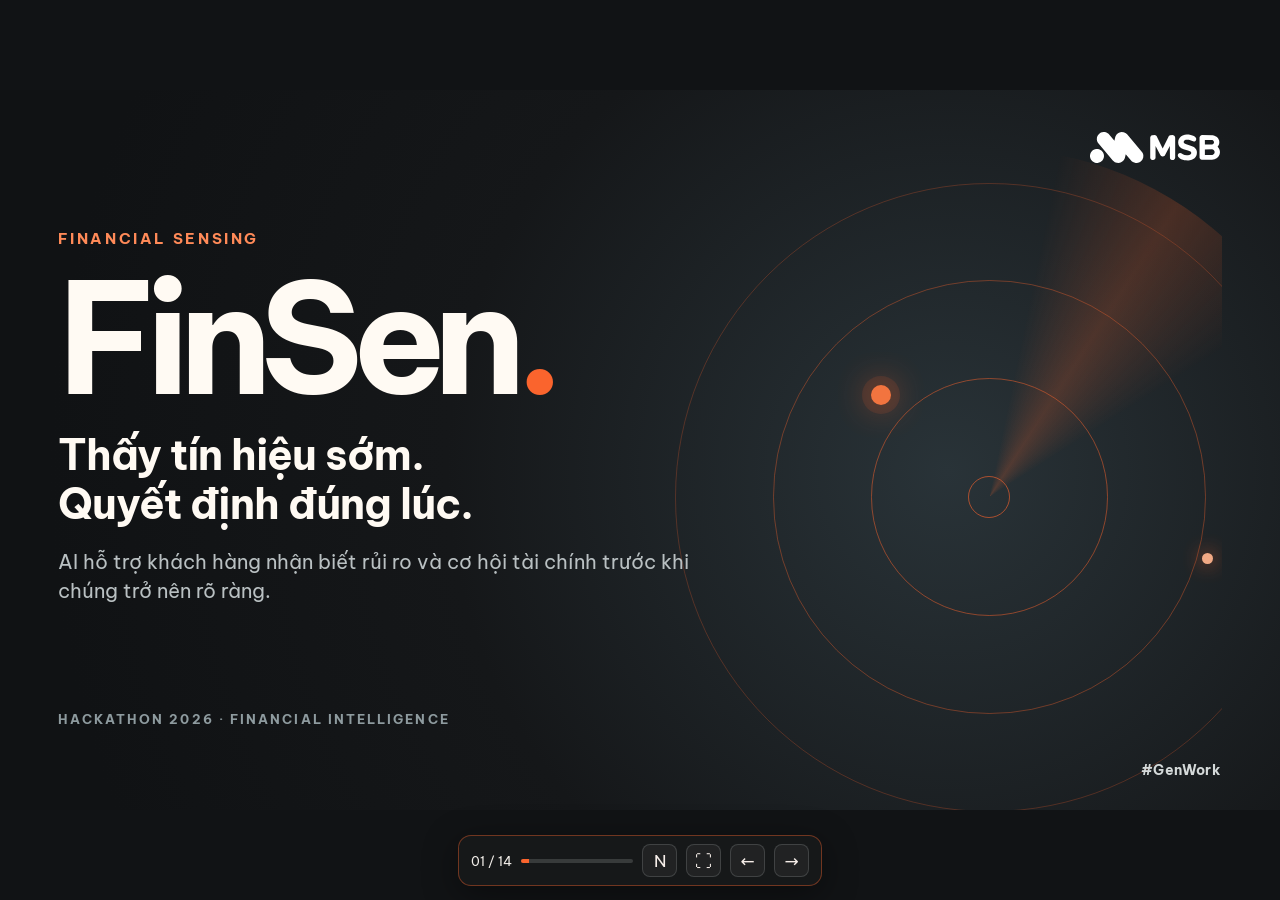
==== commit 18e61047: "update" ====
--- a/pitch/index.html
+++ b/pitch/index.html
@@ -22,7 +22,10 @@
     <section class="slide light problem-slide" data-duration="35" aria-label="Slide 2: Vấn đề">
       <div class="slide-inner problem-layout">
         <div><p class="eyebrow">01 / PROBLEM</p><h2>Dữ liệu có sẵn.<br>Tín hiệu bị bỏ lỡ.</h2><p class="large-copy">Khách hàng thường nhận ra vấn đề tài chính khi nó đã xảy ra, dù dấu hiệu đã xuất hiện trước đó.</p></div>
-        <div class="signal-list" aria-label="Năm tín hiệu tài chính thường bị bỏ lỡ"><p><b>01</b><span>Số dư sắp xuống dưới mức an toàn</span></p><p><b>02</b><span>Một nhóm chi tiêu tăng bất thường</span></p><p><b>03</b><span>Mục tiêu tiết kiệm chậm tiến độ</span></p><p><b>04</b><span>Khoản phải trả vượt số dư hiện tại</span></p><p><b>05</b><span>Tiền nhàn rỗi chưa được sử dụng phù hợp</span></p></div>
+        <div class="signal-visual" aria-label="Năm tín hiệu tài chính thường bị bỏ lỡ">
+          <div class="signal-phone" aria-hidden="true"><div class="signal-phone-top"><span>9:41</span><span>●●●</span></div><div class="signal-phone-title">Tài khoản thanh toán</div><strong>9.000.000 ₫</strong><div class="signal-phone-line"><span>Giao dịch</span><span>− 750.000 ₫</span></div><div class="signal-phone-line"><span>Lịch trả tiền</span><span>06/09</span></div><div class="signal-phone-line"><span>Mục tiêu</span><span>68%</span></div></div>
+          <div class="signal-list"><p><b>01</b><span>Số dư sắp xuống dưới mức an toàn</span></p><p><b>02</b><span>Một nhóm chi tiêu tăng bất thường</span></p><p><b>03</b><span>Mục tiêu tiết kiệm chậm tiến độ</span></p><p><b>04</b><span>Khoản phải trả vượt số dư hiện tại</span></p><p><b>05</b><span>Tiền nhàn rỗi chưa được sử dụng phù hợp</span></p></div>
+        </div>
         <p class="slide-takeaway">Vấn đề không thiếu dữ liệu. Vấn đề là thiếu một lớp cảm nhận dữ liệu đúng lúc.</p>
       </div>
       <aside class="notes">35 giây. Một app ngân hàng đã có rất nhiều dữ liệu: giao dịch, số dư, lịch trả tiền và mục tiêu. Nhưng khách hàng phải tự ghép các mảnh lại. Có người vẫn thấy tiền trong tài khoản nhưng hai tuần nữa sẽ thiếu. Có người chi tiêu đang tăng mà cuối tháng mới biết. Có người để tiền nhàn rỗi mà chưa nghĩ đến phương án phù hợp. Năm tình huống này có chung một khoảng trống: tín hiệu xuất hiện trước, nhận thức của khách hàng đến sau.</aside>
@@ -30,7 +33,7 @@
 
     <section class="slide dark insight-slide" data-duration="30" aria-label="Slide 3: Insight">
       <div class="slide-inner">
-        <p class="eyebrow">02 / INSIGHT</p><h2>Ứng dụng cho thấy quá khứ.<br>FinSen giúp chuẩn bị cho điều sắp tới.</h2>
+        <p class="eyebrow">02 / INSIGHT</p><h2>Ứng dụng cho thấy quá khứ.<br><span class="insight-next-line">FinSen giúp chuẩn bị cho điều sắp tới.</span></h2>
         <div class="comparison"><div class="comparison-past"><span>BANKING HIỆN TẠI</span><p>Giao dịch</p><p>Lịch sử</p><p>Dashboard</p><strong>Khách hàng tự phân tích</strong></div><div class="comparison-future"><span>VỚI FINSEN</span><p>Dữ liệu tài chính</p><p>Cảm nhận tín hiệu</p><p>Dự báo rủi ro và cơ hội</p><strong>Gợi ý để khách hàng quyết định</strong></div></div>
       </div>
       <aside class="notes">30 giây. Sự khác biệt rất đơn giản. Mobile Banking hiện tại kể lại chuyện đã xảy ra. FinSen đặt câu hỏi: từ những dữ liệu đó, điều gì có thể xảy ra tiếp, và khách hàng nên cân nhắc gì ngay bây giờ? FinSen là một lớp cảm nhận đặt trên hành trình ngân hàng hiện có, không yêu cầu khách hàng chuyển sang một công cụ khác.</aside>
@@ -49,7 +52,7 @@
     <section class="slide light hero-slide" data-duration="55" aria-label="Slide 5: Case C001 dự báo dòng tiền">
       <div class="slide-inner">
         <p class="eyebrow">04 / HERO CASE · C001</p><h2>Đừng đợi hết tiền mới biết sẽ thiếu.</h2>
-        <div class="forecast-journey"><div><span>HÔM NAY</span><strong>9 triệu ₫</strong><p>Số dư tài khoản</p></div><div><span>14 NGÀY TỚI</span><strong>6 triệu ₫</strong><p>Tiền thuê sắp đến hạn; dự báo còn tính chi tiêu thường lệ</p></div><div class="forecast-alert"><span>DỰ BÁO 15/09</span><strong>1,37 triệu ₫</strong><p>Thấp hơn mức an toàn 3 triệu ₫</p></div></div>
+        <div class="hero-evidence"><div class="forecast-journey"><div><span>HÔM NAY</span><strong>9 triệu ₫</strong><p>Số dư tài khoản</p></div><div><span>14 NGÀY TỚI</span><strong>6 triệu ₫</strong><p>Tiền thuê sắp đến hạn; dự báo còn tính chi tiêu thường lệ</p></div><div class="forecast-alert"><span>DỰ BÁO 15/09</span><strong>1,37 triệu ₫</strong><p>Thấp hơn mức an toàn 3 triệu ₫</p></div></div><div class="forecast-graphic" role="img" aria-label="So sánh số dư hôm nay 9 triệu đồng với số dư dự báo ngày 15 tháng 9 là 1,37 triệu đồng; ngưỡng an toàn là 3 triệu đồng"><div class="forecast-graphic-head"><span>SỐ DƯ TÀI KHOẢN</span><b>Ngưỡng an toàn 3 triệu ₫</b></div><div class="balance-bars"><div class="safety-line"><span>3 triệu</span></div><div class="balance-row"><span>01/09</span><div class="balance-track"><i class="balance-now"></i></div><b>9 triệu</b></div><div class="balance-row"><span>15/09</span><div class="balance-track"><i class="balance-future"></i></div><b>1,37 triệu</b></div></div><p>Ngày 15/09, số dư dự báo thấp hơn ngưỡng an toàn.</p></div></div>
         <p class="hero-conclusion">FinSen cảnh báo khi khách hàng vẫn còn tiền, trước khi dòng tiền trở thành vấn đề.</p>
         <p class="fixture-note">Dữ liệu fixture C001 tại ngày 01/09/2026; số dư dự báo do Financial Engine tính.</p>
       </div>
@@ -59,7 +62,7 @@
     <section class="slide dark cases-slide" data-duration="45" aria-label="Slide 6: Năm tín hiệu FinSen">
       <div class="slide-inner">
         <p class="eyebrow">05 / FIVE SIGNALS</p><h2>Một nền tảng. Năm tín hiệu đầu tiên.</h2>
-        <div class="case-pillars"><div class="case-pillar"><h3>PROTECT</h3><p><b>C001 · Dòng tiền</b><span>Dự báo dưới ngưỡng an toàn</span></p><p><b>C004 · Khoản định kỳ</b><span>Khoản phải trả vượt số dư</span></p></div><div class="case-pillar"><h3>CONTROL</h3><p><b>C002 · Chi tiêu</b><span>Ăn uống tăng 25% so với mức nền</span></p><p><b>C003 · Mục tiêu</b><span>Tiến độ tiết kiệm lệch kế hoạch</span></p></div><div class="case-pillar grow"><h3>GROW</h3><p><b>C005 · Tiền nhàn rỗi</b><span>Gợi ý phương án phù hợp nhu cầu sử dụng tiền</span></p></div></div>
+        <div class="case-pillars"><div class="case-pillar"><h3>PROTECT</h3><p><img src="assets/cases/card.svg" alt=""><b>C001 · Dòng tiền</b><span>Dự báo dưới ngưỡng an toàn</span></p><p><img src="assets/cases/payment.svg" alt=""><b>C004 · Khoản định kỳ</b><span>Khoản phải trả vượt số dư</span></p></div><div class="case-pillar"><h3>CONTROL</h3><p><img src="assets/cases/transfer.svg" alt=""><b>C002 · Chi tiêu</b><span>Ăn uống tăng 25% so với mức nền</span></p><p><img src="assets/cases/saving.svg" alt=""><b>C003 · Mục tiêu</b><span>Tiến độ tiết kiệm lệch kế hoạch</span></p></div><div class="case-pillar grow"><h3>GROW</h3><p><img src="assets/cases/lending.svg" alt=""><b>C005 · Tiền nhàn rỗi</b><span>Gợi ý phương án phù hợp nhu cầu sử dụng tiền</span></p></div></div>
         <p class="cases-takeaway">Phát hiện nhu cầu trước. Đưa lựa chọn sau. Khách hàng tự quyết định.</p>
       </div>
       <aside class="notes">45 giây. Hai case Protect là C001 dự báo thiếu hụt dòng tiền và C004 phát hiện khoản định kỳ có thể vượt số dư. Hai case Control là C002, khi chi ăn uống tăng 25% so với mức nền ba tháng, và C003, khi tiến độ tiết kiệm có nguy cơ chậm. Case Grow là C005: nhận ra nguồn tiền nhàn rỗi và gợi ý sản phẩm theo nhu cầu thực tế. C004 có thể dẫn tới các lựa chọn như bổ sung tiền hoặc giải pháp tín dụng phù hợp, nhưng FinSen không ép khách hàng vay.</aside>
@@ -74,7 +77,13 @@
     </section>
 
     <section class="slide light system-slide" data-duration="40" aria-label="Slide 8: Cách FinSen hoạt động">
-      <div class="slide-inner"><p class="eyebrow">07 / HOW IT WORKS</p><h2>Con số có nguồn. Hành động có kiểm soát.</h2><div class="system-flow"><div><span>01</span><b>Dữ liệu tài chính</b><p>Số dư, giao dịch, lịch trả tiền, mục tiêu</p></div><div><span>02</span><b>Financial Engine</b><p>Tính mức nền, tín hiệu, dự báo và phương án hợp lệ</p></div><div><span>03</span><b>AI Agent</b><p>Giải thích bằng ngữ cảnh và nghe phản hồi</p></div><div><span>04</span><b>Trải nghiệm FinSen</b><p>Cảnh báo, hội thoại, xác nhận, thực hiện</p></div></div><div class="system-proof"><img src="assets/home.png" alt="Ảnh chụp Home của ứng dụng demo"><p>Nguyên mẫu đã có ứng dụng mobile, agent, Core Banking giả lập, scheduler và lưu vết hành động.<br><strong>LLM không tự tính chỉ số tài chính hoặc bỏ qua bước xác nhận.</strong></p></div></div>
+      <div class="slide-inner system-layout">
+        <p class="eyebrow">07 / HOW IT WORKS</p>
+        <h2>Số liệu có căn cứ.<br>Hành động có kiểm soát.</h2>
+        <div class="system-flow"><div><span>01</span><b>Dữ liệu tài chính</b><p>Số dư, giao dịch, lịch trả tiền, mục tiêu</p></div><div><span>02</span><b>Financial Engine</b><p>Tính mức nền, tín hiệu, dự báo và phương án hợp lệ</p></div><div><span>03</span><b>AI Agent</b><p>Giải thích bằng ngữ cảnh và nghe phản hồi</p></div><div><span>04</span><b>Trải nghiệm FinSen</b><p>Cảnh báo, hội thoại, xác nhận, thực hiện</p></div></div>
+        <div class="system-proof"><p>Nguyên mẫu đã có ứng dụng mobile, agent, Core Banking giả lập, scheduler và lưu vết hành động.<br><strong>LLM không tự tính chỉ số tài chính hoặc bỏ qua bước xác nhận.</strong></p></div>
+        <figure class="system-screen"><img src="assets/rui_ro_demo_xin.png" alt="Màn hình FinSen cảnh báo rủi ro và đề xuất hành động trên ứng dụng Mobile Banking"></figure>
+      </div>
       <aside class="notes">40 giây. Chỉ cần nhớ bốn lớp. Dữ liệu nghiệp vụ ở Core Banking giả lập. Financial Engine tính các chỉ số và phương án bằng logic xác định. Agent diễn giải, chọn trong phương án hợp lệ và tiếp nhận phản hồi. Trải nghiệm mobile hiển thị cảnh báo, hội thoại và bước xác nhận. Hành động đi qua chính sách, API nghiệp vụ và audit. Chúng tôi đã có các thành phần này trong MVP; chưa kết nối dữ liệu ngân hàng thật.</aside>
     </section>
 
@@ -84,75 +93,138 @@
     </section>
 
     <section class="slide closing" data-duration="40" aria-label="Slide 10: Khác biệt và bước tiếp theo">
-      <div class="slide-inner close-layout"><div class="close-main"><p class="eyebrow">09 / WHAT'S NEXT</p><h2>FinSen giúp khách hàng thấy trước, hiểu rõ và tự quyết định.</h2><p class="close-line">Financial Sensing</p><p class="close-mantra">Sense. Predict. Act.</p></div><div class="close-side"><div><h3>KHÁC BIỆT</h3><p>Chủ động dự báo · Đối thoại theo ngữ cảnh · Hành động có xác nhận</p></div><div><h3>ROADMAP</h3><p>Hackathon MVP → Pilot có kiểm soát → Tích hợp dữ liệu và chính sách MSB → Mở rộng tín hiệu</p></div><div><h3>TEAM</h3><p>[Tên thành viên, vai trò và chuyên môn cần bổ sung]</p></div></div></div>
-      <aside class="notes">40 giây. FinSen khác một dashboard ở khả năng dự báo và chủ động. FinSen khác một notification engine ở khả năng lắng nghe và đổi gợi ý theo bối cảnh. FinSen khác một chatbot thuần văn bản ở bước xác nhận, thực hiện và lưu vết. MVP hackathon đã chứng minh luồng trên dữ liệu giả lập. Bước tiếp theo là pilot có kiểm soát, sau đó mới tích hợp dữ liệu và chính sách thật của MSB và mở rộng thêm tín hiệu. Giới thiệu tên thành viên thật khi đã bổ sung vào placeholder. Kết lại: FinSen là Financial Sensing, giúp khách hàng thấy trước, hiểu rõ và tự quyết định.</aside>
+      <div class="slide-inner close-layout"><div class="close-main"><p class="eyebrow">09 / WHAT'S NEXT</p><h2>FinSen giúp khách hàng thấy trước, hiểu rõ và tự quyết định.</h2><p class="close-line">Financial Sensing</p><p class="close-mantra">Sense. Predict. Act.</p></div><div class="close-side"><div><h3>KHÁC BIỆT</h3><p>Chủ động dự báo · Đối thoại theo ngữ cảnh · Hành động có xác nhận</p></div><div><h3>ROADMAP</h3><p>Hackathon MVP → Pilot có kiểm soát → Tích hợp dữ liệu và chính sách MSB → Mở rộng tín hiệu</p></div><div><h3>TEAM</h3><p>#GenWork</p></div></div></div>
+      <aside class="notes">40 giây. FinSen khác một dashboard ở khả năng dự báo và chủ động. FinSen khác một notification engine ở khả năng lắng nghe và đổi gợi ý theo bối cảnh. FinSen khác một chatbot thuần văn bản ở bước xác nhận, thực hiện và lưu vết. MVP hackathon đã chứng minh luồng trên dữ liệu giả lập. Bước tiếp theo là pilot có kiểm soát, sau đó mới tích hợp dữ liệu và chính sách thật của MSB và mở rộng thêm tín hiệu. Thành viên #GenWork được giới thiệu ở slide cuối. Kết lại: FinSen là Financial Sensing, giúp khách hàng thấy trước, hiểu rõ và tự quyết định.</aside>
     </section>
     <section class="slide dark thank-you-slide" data-duration="5" aria-label="Slide 11: Thank you">
       <div class="slide-inner thank-you-layout">
         <p class="eyebrow">FINSEN · FINANCIAL SENSING</p>
         <h2>Thank you<span>.</span></h2>
         <p class="thank-you-message">Thấy tín hiệu sớm.<br>Quyết định đúng lúc.</p>
-        <p class="thank-you-qa">Q&amp;A <span>·</span> Hai slide kỹ thuật ở phần phụ lục</p>
+        <p class="thank-you-qa">Q&amp;A <span>·</span> Phụ lục: công nghệ, kiến trúc và đội thi</p>
         <div class="thank-you-orbit" aria-hidden="true"><i></i><i></i><i></i><b></b></div>
       </div>
-      <aside class="notes">5 giây. Cảm ơn ban giám khảo đã lắng nghe. Dừng phần pitch chính tại đây và mời câu hỏi. Hai slide tiếp theo là phụ lục về Tech Stack và kiến trúc hệ thống, chỉ dùng khi cần trao đổi sâu hơn.</aside>
+      <aside class="notes">5 giây. Cảm ơn ban giám khảo đã lắng nghe. Dừng phần pitch chính tại đây và mời câu hỏi. Ba slide tiếp theo là phụ lục về Tech Stack, kiến trúc hệ thống và thành viên đội thi.</aside>
     </section>
 
     <section class="slide light tech-slide" data-duration="0" aria-label="Slide 12: Tech Stack">
       <div class="slide-inner tech-layout">
         <p class="eyebrow">APPENDIX 01 / TECH STACK</p>
         <h2>Công nghệ đứng sau FinSen</h2>
-        <p class="tech-intro">Ba lớp kết nối từ trải nghiệm đến dữ liệu. Docker Compose vận hành toàn bộ hệ thống demo.</p>
-        <div class="stack-flow" aria-label="Sơ đồ Tech Stack gồm lớp giao diện, dịch vụ và dữ liệu">
-          <article class="stack-stage"><span class="stack-index">01 / EXPERIENCE</span><h3>Web &amp; Mobile</h3><div class="stack-logos"><div><img src="assets/tech/html5.svg" alt=""><span>HTML5</span></div><div><img src="assets/tech/css3.svg" alt=""><span>CSS3</span></div><div><img src="assets/tech/javascript.svg" alt=""><span>JavaScript</span></div><div><img src="assets/tech/nginx.svg" alt=""><span>Nginx</span></div></div><p>Mobile Banking Simulator, Admin Web và lớp reverse proxy.</p></article>
-          <div class="stack-arrow" aria-hidden="true">→</div>
-          <article class="stack-stage"><span class="stack-index">02 / SERVICES &amp; AGENT</span><h3>API &amp; Financial Engine</h3><div class="stack-logos stack-logos-compact"><div><img src="assets/tech/python.svg" alt=""><span>Python 3.11</span></div><div><img src="assets/tech/fastapi.svg" alt=""><span>FastAPI</span></div></div><p>Pydantic · Core Banking · FinSen Agent · Scheduler · LLM theo cấu hình.</p></article>
-          <div class="stack-arrow" aria-hidden="true">→</div>
-          <article class="stack-stage"><span class="stack-index">03 / DATA</span><h3>Cơ sở dữ liệu</h3><div class="stack-logos stack-logos-compact"><div><img src="assets/tech/mysql.svg" alt=""><span>MySQL / RDS</span></div><div><img src="assets/tech/postgresql.svg" alt=""><span>PostgreSQL</span></div></div><p>Core Banking lưu nghiệp vụ; FinSen lưu tín hiệu, khuyến nghị và log.</p></article>
+        <p class="tech-intro">Bốn nhóm công nghệ tạo nên bản demo FinSen, từ giao diện đến Agent và mô hình ngôn ngữ.</p>
+        <div class="stack-flow" aria-label="Bốn nhóm công nghệ: Experience, Core Banking Service, cơ sở dữ liệu, LLM Model và Agent">
+          <article class="stack-stage"><span class="stack-index">01 / EXPERIENCE</span><h3>Giao diện demo</h3><div class="stack-logos"><div><img src="assets/tech/html5.svg" alt=""><span>HTML5</span></div><div><img src="assets/tech/css3.svg" alt=""><span>CSS3</span></div><div><img src="assets/tech/javascript.svg" alt=""><span>JavaScript</span></div><div><img src="assets/tech/nginx.svg" alt=""><span>Nginx</span></div></div><p>Mobile Banking Simulator và Admin Web.</p></article>
+          <article class="stack-stage"><span class="stack-index">02 / SERVICE</span><h3>Core Banking</h3><div class="stack-logos"><div><img src="assets/tech/python.svg" alt=""><span>Python 3.11</span></div><div><img src="assets/tech/fastapi.svg" alt=""><span>FastAPI</span></div></div><p>API và nghiệp vụ tài khoản, giao dịch, sản phẩm tài chính.</p></article>
+          <article class="stack-stage"><span class="stack-index">03 / DATA</span><h3>Cơ sở dữ liệu</h3><div class="stack-logos"><div><img src="assets/tech/mysql.svg" alt=""><span>MySQL / RDS</span></div><div><img src="assets/tech/postgresql.svg" alt=""><span>PostgreSQL</span></div></div><p>Core Banking lưu nghiệp vụ; FinSen lưu tín hiệu, khuyến nghị và audit log.</p></article>
+          <article class="stack-stage"><span class="stack-index">04 / LLM &amp; AGENT</span><h3>LLM Model + Agent</h3><div class="stack-logos"><div class="stack-llm"><img src="assets/tech/greennode.svg" alt="Logo GreenNode"><span>GLM-5.2 · MaaS</span></div><div class="stack-agent"><img src="assets/tech/python.svg" alt=""><span>FinSen Agent · Python</span></div></div><p>Agent, Scheduler và Policy Engine; LLM diễn giải phương án hợp lệ.</p></article>
         </div>
         <div class="stack-runtime"><img src="assets/tech/docker.svg" alt=""><strong>Docker Compose</strong><span>Đóng gói và chạy các service của hệ thống demo</span></div>
       </div>
-      <aside class="notes">Phụ lục, chỉ trình bày khi có câu hỏi. Giao diện dùng HTML, CSS, JavaScript, được Nginx phục vụ. Các API Core Banking, FinSen Agent và Admin dùng Python 3.11, FastAPI và Pydantic. Core dùng MySQL cloud/RDS, Agent dùng PostgreSQL. Financial Engine tính toán theo quy tắc xác định, LLM chỉ diễn giải và chọn trong phương án hợp lệ. Stack vận hành qua Docker Compose; LLM có chế độ mock và cấu hình GreenNode.</aside>
-    </section>
-
-    <section class="slide dark architecture-slide" data-duration="0" aria-label="Slide 13: Kiến trúc hệ thống đã triển khai">
+      <aside class="notes">Phụ lục, chỉ trình bày khi có câu hỏi. Bốn phần: Experience là Mobile Banking Simulator và Admin Web với HTML, CSS, JavaScript, Nginx. Core Banking Service dùng Python 3.11 và FastAPI. Cơ sở dữ liệu gồm MySQL cloud/RDS cho Core Banking và PostgreSQL cho FinSen. Phần cuối là FinSen Agent, Scheduler, Policy Engine và LLM GLM-5.2 qua GreenNode MaaS; chế độ mock vẫn có sẵn. Financial Engine tính toán theo quy tắc xác định, LLM chỉ diễn giải và chọn trong phương án hợp lệ. Docker Compose vận hành hệ thống demo.</aside>
+    </section>
+
+    <section class="slide light architecture-slide" data-duration="0" aria-label="Slide 13: Kiến trúc hệ thống đã triển khai">
       <div class="slide-inner architecture-layout">
         <p class="eyebrow">APPENDIX 02 / DEPLOYED ARCHITECTURE</p>
-        <h2>1 RDS. 4 vServer. Một luồng FinSen.</h2>
-        <svg class="architecture-diagram diagram-desktop" viewBox="0 0 1260 475" role="img" aria-labelledby="architectureTitle architectureDescription">
-          <title id="architectureTitle">Kiến trúc triển khai FinSen</title><desc id="architectureDescription">Trình duyệt kết nối Mobile Banking Simulator. Mobile gọi Core Banking và FinSen Agent. Agent gọi Core qua mạng private. Core lưu dữ liệu ở RDS MySQL; Agent lưu dữ liệu ở PostgreSQL trên vServer riêng.</desc>
-          <defs><marker id="diagramArrow" markerWidth="8" markerHeight="8" refX="7" refY="4" orient="auto"><path d="M0 0 8 4 0 8Z" fill="#ff9465"/></marker><marker id="diagramDataArrow" markerWidth="8" markerHeight="8" refX="7" refY="4" orient="auto"><path d="M0 0 8 4 0 8Z" fill="#8cb8c0"/></marker></defs>
-          <path class="diagram-link" d="M154 223H217"/><path class="diagram-link" d="M477 190H540V117H608"/><path class="diagram-link" d="M477 255H540V355H608"/><path class="diagram-link" d="M748 283V190"/><path class="diagram-link diagram-data-link" d="M886 118H1000"/><path class="diagram-link diagram-data-link" d="M886 356H1000"/>
-          <text class="diagram-edge-label" x="160" y="205">HTTPS</text><text class="diagram-edge-label" x="488" y="102">/api/core</text><text class="diagram-edge-label" x="486" y="341">/api/agent</text><text class="diagram-edge-label" x="761" y="239">private API</text><text class="diagram-edge-label" x="911" y="102">SQL :3306</text><text class="diagram-edge-label" x="911" y="340">SQL :5432</text>
-          <g class="diagram-node diagram-client"><rect x="24" y="178" width="130" height="90" rx="6"/><text class="diagram-kicker" x="42" y="207">CLIENT</text><text class="diagram-title" x="42" y="244">Browser</text></g>
-          <g class="diagram-node"><rect x="217" y="153" width="260" height="140" rx="7"/><rect class="diagram-logo-plate" x="429" y="161" width="40" height="40" rx="6"/><image href="assets/tech/nginx.svg" x="435" y="167" width="28" height="28"/><text class="diagram-kicker" x="237" y="178">vSERVER 04</text><text class="diagram-title" x="237" y="214">Mobile Banking</text><text class="diagram-title" x="237" y="244">Simulator</text><text class="diagram-detail" x="237" y="274">Nginx · HTML / CSS / JS</text></g>
-          <g class="diagram-node"><rect x="608" y="45" width="278" height="145" rx="7"/><rect class="diagram-logo-plate" x="835" y="53" width="42" height="42" rx="6"/><image href="assets/tech/fastapi.svg" x="841" y="59" width="30" height="30"/><text class="diagram-kicker" x="628" y="72">vSERVER 01</text><text class="diagram-title" x="628" y="111">Core Banking</text><text class="diagram-detail" x="628" y="142">Service + Admin Web Control</text><text class="diagram-port" x="628" y="168">API :8090 · Admin :8100</text></g>
-          <g class="diagram-node"><rect x="608" y="283" width="278" height="145" rx="7"/><rect class="diagram-logo-plate" x="835" y="291" width="42" height="42" rx="6"/><image href="assets/tech/python.svg" x="841" y="297" width="30" height="30"/><text class="diagram-kicker" x="628" y="310">vSERVER 02</text><text class="diagram-title" x="628" y="349">FinSen Agent</text><text class="diagram-detail" x="628" y="380">Agent API + Scheduler</text><text class="diagram-port" x="628" y="406">API :8080</text></g>
-          <g class="diagram-node diagram-database"><rect x="1000" y="45" width="238" height="145" rx="7"/><rect class="diagram-logo-plate" x="1188" y="53" width="42" height="42" rx="6"/><image href="assets/tech/mysql.svg" x="1194" y="59" width="30" height="30"/><text class="diagram-kicker" x="1020" y="72">RDS · MANAGED DB</text><text class="diagram-title" x="1020" y="111">MySQL</text><text class="diagram-detail" x="1020" y="142">Core Banking data</text><text class="diagram-port" x="1020" y="168">:3306</text></g>
-          <g class="diagram-node diagram-database"><rect x="1000" y="283" width="238" height="145" rx="7"/><rect class="diagram-logo-plate" x="1188" y="291" width="42" height="42" rx="6"/><image href="assets/tech/postgresql.svg" x="1194" y="297" width="30" height="30"/><text class="diagram-kicker" x="1020" y="310">vSERVER 03 · DB</text><text class="diagram-title" x="1020" y="349">PostgreSQL</text><text class="diagram-detail" x="1020" y="380">Agent signals &amp; logs</text><text class="diagram-port" x="1020" y="406">:5432</text></g>
+        <h2>1 VPC. 1 subnet. 4 vServer. 1 RDS.</h2>
+        <p class="architecture-intro">Mobile Frontend là điểm vào duy nhất từ bên ngoài. Các service và cơ sở dữ liệu giao tiếp qua mạng nội bộ.</p>
+        <svg class="architecture-diagram diagram-desktop" viewBox="0 0 1400 535" role="img" aria-labelledby="architectureTitle architectureDescription">
+          <title id="architectureTitle">Kiến trúc mạng FinSen trong một VPC</title>
+          <desc id="architectureDescription">Browser truy cập công khai bằng HTTPS vào vServer Mobile Frontend. Bốn vServer Mobile, Core Banking, FinSen Agent và PostgreSQL cùng một subnet trong VPC. Mobile gọi Core và Agent qua mạng nội bộ; Agent gọi Core và PostgreSQL nội bộ. Core kết nối riêng tư tới RDS MySQL trong VPC. FinSen Agent gọi ra GreenNode MaaS qua HTTPS outbound; MaaS không nhận truy cập vào VPC.</desc>
+          <defs>
+            <marker id="archPublicArrow" markerWidth="8" markerHeight="8" refX="7" refY="4" orient="auto"><path d="M0 0 8 4 0 8Z" fill="#e76537"/></marker>
+            <marker id="archPrivateArrow" markerWidth="8" markerHeight="8" refX="7" refY="4" orient="auto"><path d="M0 0 8 4 0 8Z" fill="#367e9a"/></marker>
+            <marker id="archDataArrow" markerWidth="8" markerHeight="8" refX="7" refY="4" orient="auto"><path d="M0 0 8 4 0 8Z" fill="#4d907b"/></marker>
+            <marker id="archEgressArrow" markerWidth="8" markerHeight="8" refX="7" refY="4" orient="auto"><path d="M0 0 8 4 0 8Z" fill="#775ca4"/></marker>
+          </defs>
+          <rect class="arch-vpc" x="215" y="16" width="1170" height="505" rx="22"/>
+          <text class="arch-boundary-label" x="240" y="49">VPC · PRIVATE NETWORK</text>
+          <rect class="arch-subnet" x="225" y="80" width="905" height="415" rx="17"/>
+          <text class="arch-subnet-label" x="245" y="110">CÙNG MỘT SUBNET · 4 vSERVER</text>
+          <text class="arch-rds-zone" x="1145" y="105">RDS · PRIVATE ENDPOINT</text>
+          <path class="arch-link arch-public" d="M180 300H250" marker-end="url(#archPublicArrow)"/>
+          <path class="arch-link arch-private" d="M480 255H540V205H600" marker-end="url(#archPrivateArrow)"/>
+          <path class="arch-link arch-private" d="M480 340H540V395H600" marker-end="url(#archPrivateArrow)"/>
+          <path class="arch-link arch-private" d="M725 320V280" marker-end="url(#archPrivateArrow)"/>
+          <path class="arch-link arch-data" d="M850 205H1145" marker-end="url(#archDataArrow)"/>
+          <path class="arch-link arch-data" d="M850 395H890" marker-end="url(#archDataArrow)"/>
+          <path class="arch-link arch-egress" d="M600 445H195" marker-end="url(#archEgressArrow)"/>
+          <text class="arch-link-label arch-public-label" x="24" y="231">HTTPS · PUBLIC</text>
+          <rect class="arch-endpoint-bg" x="491" y="214" width="88" height="26" rx="6"/>
+          <text class="arch-link-label arch-endpoint-label" x="500" y="232">/api/core</text>
+          <rect class="arch-endpoint-bg" x="491" y="349" width="96" height="26" rx="6"/>
+          <text class="arch-link-label arch-endpoint-label" x="500" y="367">/api/agent</text>
+          <text class="arch-link-label" x="740" y="306">Core API</text>
+          <text class="arch-link-label arch-data-label" x="925" y="190">SQL :3306 · PRIVATE</text>
+          <text class="arch-egress-label" x="330" y="428">HTTPS · OUTBOUND ONLY</text>
+          <text class="arch-maas-zone" x="15" y="383">EXTERNAL AI SERVICE</text>
+          <g class="arch-node arch-client"><rect x="15" y="245" width="165" height="110" rx="12"/><text class="arch-kicker" x="35" y="277">NGƯỜI DÙNG</text><text class="arch-title" x="35" y="317">Browser</text><text class="arch-detail" x="35" y="340">Internet</text></g>
+          <g class="arch-maas"><rect x="15" y="395" width="180" height="100" rx="12"/><image href="assets/tech/greennode.svg" x="35" y="410" width="140" height="20"/><text class="arch-maas-title" x="35" y="458">MaaS · GLM-5.2</text><text class="arch-maas-detail" x="35" y="480">Model as a Service</text></g>
+          <g class="arch-node arch-entry"><rect x="250" y="220" width="230" height="160" rx="13"/><image href="assets/tech/nginx.svg" x="426" y="234" width="34" height="34"/><text class="arch-kicker" x="270" y="249">vSERVER 04 · PUBLIC</text><text class="arch-title" x="270" y="290">Mobile Frontend</text><text class="arch-detail" x="270" y="324">Mobile Banking Simulator</text><text class="arch-port" x="270" y="354">Nginx · HTML / CSS / JS</text></g>
+          <g class="arch-node"><rect x="600" y="130" width="250" height="150" rx="13"/><image href="assets/tech/fastapi.svg" x="799" y="143" width="35" height="35"/><text class="arch-kicker" x="620" y="160">vSERVER 01 · PRIVATE</text><text class="arch-title" x="620" y="201">Core Banking</text><text class="arch-detail" x="620" y="231">Service + Admin Web Control</text><text class="arch-port" x="620" y="258">API :8090 · Admin :8100</text></g>
+          <g class="arch-node"><rect x="600" y="320" width="250" height="150" rx="13"/><image href="assets/tech/python.svg" x="799" y="333" width="35" height="35"/><text class="arch-kicker" x="620" y="350">vSERVER 02 · PRIVATE</text><text class="arch-title" x="620" y="391">FinSen Agent</text><text class="arch-detail" x="620" y="421">Agent API + Scheduler</text><text class="arch-port" x="620" y="448">API :8080</text></g>
+          <g class="arch-node arch-database"><rect x="890" y="320" width="220" height="150" rx="13"/><image href="assets/tech/postgresql.svg" x="1061" y="333" width="35" height="35"/><text class="arch-kicker" x="910" y="350">vSERVER 03 · PRIVATE</text><text class="arch-title" x="910" y="391">PostgreSQL</text><text class="arch-detail" x="910" y="421">FinSen data + audit log</text><text class="arch-port" x="910" y="448">SQL :5432</text></g>
+          <g class="arch-node arch-database"><rect x="1145" y="130" width="220" height="150" rx="13"/><image href="assets/tech/mysql.svg" x="1316" y="143" width="35" height="35"/><text class="arch-kicker" x="1165" y="160">MANAGED DATABASE</text><text class="arch-title" x="1165" y="201">RDS MySQL</text><text class="arch-detail" x="1165" y="231">Core Banking data</text><text class="arch-port" x="1165" y="258">SQL :3306</text></g>
         </svg>
-        <svg class="architecture-diagram diagram-mobile" viewBox="0 0 350 500" role="img" aria-labelledby="mobileArchitectureTitle mobileArchitectureDescription">
-          <title id="mobileArchitectureTitle">Kiến trúc triển khai FinSen</title><desc id="mobileArchitectureDescription">Browser tới Mobile vServer. Mobile gọi Core và Agent. Agent gọi Core API. Core lưu ở RDS MySQL, Agent lưu ở PostgreSQL vServer.</desc>
-          <defs><marker id="mobileArrow" markerWidth="7" markerHeight="7" refX="6" refY="3.5" orient="auto"><path d="M0 0 7 3.5 0 7Z" fill="#ff9465"/></marker><marker id="mobileDataArrow" markerWidth="7" markerHeight="7" refX="6" refY="3.5" orient="auto"><path d="M0 0 7 3.5 0 7Z" fill="#8cb8c0"/></marker></defs>
-          <path class="diagram-link" d="M175 52V85"/><path class="diagram-link" d="M175 170V199H88V246"/><path class="diagram-link" d="M175 199H262V246"/><path class="diagram-link" d="M182 300H168"/><path class="diagram-link diagram-data-link" d="M88 354V413"/><path class="diagram-link diagram-data-link" d="M262 354V413"/>
-          <text class="diagram-edge-label" x="17" y="231">/api/core</text><text class="diagram-edge-label" x="255" y="231">/api/agent</text><text class="diagram-edge-label" x="130" y="380">Agent → Core API (private)</text><text class="diagram-edge-label" x="40" y="399">SQL</text><text class="diagram-edge-label" x="214" y="399">SQL</text>
-          <g class="diagram-node diagram-client"><rect x="119" y="8" width="112" height="44" rx="5"/><text class="diagram-mobile-title" x="175" y="36" text-anchor="middle">Browser</text></g>
-          <g class="diagram-node"><rect x="52" y="85" width="246" height="85" rx="6"/><rect class="diagram-logo-plate" x="266" y="91" width="25" height="25" rx="4"/><image href="assets/tech/nginx.svg" x="269" y="94" width="19" height="19"/><text class="diagram-mobile-kicker" x="65" y="103">vSERVER 04 · PUBLIC ENTRY</text><text class="diagram-mobile-title" x="65" y="128">Mobile Banking Simulator</text><text class="diagram-mobile-detail" x="65" y="152">Nginx · HTML / CSS / JS</text></g>
-          <g class="diagram-node"><rect x="8" y="246" width="160" height="108" rx="6"/><rect class="diagram-logo-plate" x="139" y="252" width="23" height="23" rx="4"/><image href="assets/tech/fastapi.svg" x="142" y="255" width="17" height="17"/><text class="diagram-mobile-kicker" x="19" y="264">vSERVER 01</text><text class="diagram-mobile-title" x="19" y="288">Core Banking</text><text class="diagram-mobile-detail" x="19" y="311">Service + Admin Web</text><text class="diagram-mobile-detail" x="19" y="329">API :8090 · Admin :8100</text></g>
-          <g class="diagram-node"><rect x="182" y="246" width="160" height="108" rx="6"/><rect class="diagram-logo-plate" x="313" y="252" width="23" height="23" rx="4"/><image href="assets/tech/python.svg" x="316" y="255" width="17" height="17"/><text class="diagram-mobile-kicker" x="193" y="264">vSERVER 02</text><text class="diagram-mobile-title" x="193" y="288">FinSen Agent</text><text class="diagram-mobile-detail" x="193" y="311">Agent + Scheduler</text><text class="diagram-mobile-detail" x="193" y="329">API :8080</text></g>
-          <g class="diagram-node diagram-database"><rect x="8" y="413" width="160" height="80" rx="6"/><rect class="diagram-logo-plate" x="139" y="419" width="23" height="23" rx="4"/><image href="assets/tech/mysql.svg" x="142" y="422" width="17" height="17"/><text class="diagram-mobile-kicker" x="19" y="431">RDS · MANAGED DB</text><text class="diagram-mobile-title" x="19" y="455">MySQL</text><text class="diagram-mobile-detail" x="19" y="477">Core data · :3306</text></g>
-          <g class="diagram-node diagram-database"><rect x="182" y="413" width="160" height="80" rx="6"/><rect class="diagram-logo-plate" x="313" y="419" width="23" height="23" rx="4"/><image href="assets/tech/postgresql.svg" x="316" y="422" width="17" height="17"/><text class="diagram-mobile-kicker" x="193" y="431">vSERVER 03 · DB</text><text class="diagram-mobile-title" x="193" y="455">PostgreSQL</text><text class="diagram-mobile-detail" x="193" y="477">Agent data · :5432</text></g>
+        <svg class="architecture-diagram diagram-mobile" viewBox="0 0 350 925" role="img" aria-labelledby="mobileArchitectureTitle mobileArchitectureDescription">
+          <title id="mobileArchitectureTitle">Kiến trúc mạng FinSen trong một VPC</title>
+          <desc id="mobileArchitectureDescription">Browser truy cập công khai vào Mobile Frontend. Bốn vServer ở cùng một subnet trong VPC. Core, Agent, PostgreSQL và RDS giao tiếp qua mạng nội bộ. FinSen Agent gọi GreenNode MaaS bên ngoài VPC qua HTTPS outbound.</desc>
+          <defs>
+            <marker id="archMobilePublicArrow" markerWidth="7" markerHeight="7" refX="6" refY="3.5" orient="auto"><path d="M0 0 7 3.5 0 7Z" fill="#e76537"/></marker>
+            <marker id="archMobilePrivateArrow" markerWidth="7" markerHeight="7" refX="6" refY="3.5" orient="auto"><path d="M0 0 7 3.5 0 7Z" fill="#367e9a"/></marker>
+            <marker id="archMobileDataArrow" markerWidth="7" markerHeight="7" refX="6" refY="3.5" orient="auto"><path d="M0 0 7 3.5 0 7Z" fill="#4d907b"/></marker>
+            <marker id="archMobileEgressArrow" markerWidth="7" markerHeight="7" refX="6" refY="3.5" orient="auto"><path d="M0 0 7 3.5 0 7Z" fill="#775ca4"/></marker>
+          </defs>
+          <rect class="arch-vpc" x="7" y="82" width="336" height="710" rx="15"/>
+          <text class="arch-boundary-label" x="20" y="110">VPC · PRIVATE NETWORK</text>
+          <rect class="arch-subnet" x="18" y="135" width="314" height="530" rx="12"/>
+          <text class="arch-subnet-label" x="31" y="162">CÙNG MỘT SUBNET · 4 vSERVER</text>
+          <path class="arch-link arch-public" d="M175 58V188" marker-end="url(#archMobilePublicArrow)"/>
+          <path class="arch-link arch-private" d="M117 293V322H97V355" marker-end="url(#archMobilePrivateArrow)"/>
+          <path class="arch-link arch-private" d="M233 293V322H254V355" marker-end="url(#archMobilePrivateArrow)"/>
+          <path class="arch-link arch-private" d="M182 455V500H120V470" marker-end="url(#archMobilePrivateArrow)"/>
+          <path class="arch-link arch-data" d="M75 470V695" marker-end="url(#archMobileDataArrow)"/>
+          <path class="arch-link arch-data" d="M254 470V535" marker-end="url(#archMobileDataArrow)"/>
+          <path class="arch-link arch-egress" d="M325 420H338V820H175V840" marker-end="url(#archMobileEgressArrow)"/>
+          <text class="arch-mobile-link-label arch-public-label" x="192" y="73">HTTPS · PUBLIC</text>
+          <text class="arch-mobile-link-label arch-endpoint-label" x="31" y="339">/api/core</text>
+          <text class="arch-mobile-link-label arch-endpoint-label" x="227" y="339">/api/agent</text>
+          <text class="arch-mobile-link-label" x="110" y="492">Core API · private</text>
+          <g class="arch-node arch-client"><rect x="105" y="8" width="140" height="50" rx="9"/><text class="arch-mobile-title" x="175" y="39" text-anchor="middle">Browser</text></g>
+          <g class="arch-node arch-entry"><rect x="50" y="188" width="250" height="105" rx="10"/><image href="assets/tech/nginx.svg" x="269" y="198" width="23" height="23"/><text class="arch-mobile-kicker" x="62" y="210">vSERVER 04 · PUBLIC</text><text class="arch-mobile-title" x="62" y="237">Mobile Frontend</text><text class="arch-mobile-detail" x="62" y="262">Mobile Banking Simulator</text><text class="arch-mobile-detail" x="62" y="280">Nginx · HTML / CSS / JS</text></g>
+          <g class="arch-node"><rect x="25" y="355" width="143" height="115" rx="10"/><image href="assets/tech/fastapi.svg" x="143" y="364" width="18" height="18"/><text class="arch-mobile-kicker" x="36" y="375">vSERVER 01</text><text class="arch-mobile-title" x="36" y="403">Core Banking</text><text class="arch-mobile-detail" x="36" y="429">Service + Admin</text><text class="arch-mobile-detail" x="36" y="451">API :8090</text></g>
+          <g class="arch-node"><rect x="182" y="355" width="143" height="115" rx="10"/><image href="assets/tech/python.svg" x="300" y="364" width="18" height="18"/><text class="arch-mobile-kicker" x="193" y="375">vSERVER 02</text><text class="arch-mobile-title" x="193" y="403">FinSen Agent</text><text class="arch-mobile-detail" x="193" y="429">Agent + Scheduler</text><text class="arch-mobile-detail" x="193" y="451">API :8080</text></g>
+          <g class="arch-node arch-database"><rect x="182" y="535" width="143" height="105" rx="10"/><image href="assets/tech/postgresql.svg" x="300" y="544" width="18" height="18"/><text class="arch-mobile-kicker" x="193" y="555">vSERVER 03</text><text class="arch-mobile-title" x="193" y="583">PostgreSQL</text><text class="arch-mobile-detail" x="193" y="610">FinSen data</text><text class="arch-mobile-detail" x="193" y="628">SQL :5432</text></g>
+          <text class="arch-rds-zone" x="68" y="686">RDS · PRIVATE ENDPOINT</text>
+          <g class="arch-node arch-database"><rect x="68" y="695" width="214" height="75" rx="10"/><image href="assets/tech/mysql.svg" x="250" y="704" width="23" height="23"/><text class="arch-mobile-kicker" x="80" y="714">MANAGED DATABASE</text><text class="arch-mobile-title" x="80" y="742">RDS MySQL</text><text class="arch-mobile-detail" x="80" y="759">Core Banking data</text></g>
+          <text class="arch-mobile-egress-label" x="63" y="814">HTTPS · OUTBOUND ONLY → Mô hình AI</text>
+          <g class="arch-maas"><rect x="62" y="840" width="226" height="72" rx="10"/><image href="assets/tech/greennode.svg" x="79" y="849" width="130" height="19"/><text class="arch-mobile-maas-title" x="79" y="889">MaaS · GLM-5.2</text><text class="arch-mobile-maas-detail" x="79" y="904">Model as a Service</text></g>
         </svg>
       </div>
-      <aside class="notes">Phụ lục, chỉ trình bày khi có câu hỏi. Năm thành phần hạ tầng gồm một RDS MySQL cho Core Banking và bốn vServer: Core Banking Service cùng Admin Web Control; FinSen Agent cùng Scheduler; PostgreSQL của Agent; và Mobile Banking Simulator. Trình duyệt vào Mobile vServer qua Nginx. Mobile chuyển tiếp API về Core và Agent. Agent gọi Core Banking API qua mạng private để lấy dữ liệu và thực hiện hành động đã xác nhận. Core lưu ở RDS MySQL, Agent lưu tín hiệu, khuyến nghị và log trong PostgreSQL. Scheduler chạy cùng vServer Agent.</aside>
+      <aside class="notes">Phụ lục, chỉ trình bày khi có câu hỏi. Hệ thống nằm trong một VPC. Bốn vServer Mobile Frontend, Core Banking Service cùng Admin Web Control, FinSen Agent cùng Scheduler, và PostgreSQL cùng nằm trong một subnet. Chỉ Mobile Frontend có public endpoint để người dùng mở ứng dụng qua HTTPS. Mobile gọi Core và Agent qua mạng nội bộ; Agent gọi Core API và PostgreSQL qua mạng nội bộ. RDS MySQL của Core Banking có private endpoint trong VPC. FinSen Agent chủ động gọi ra GreenNode MaaS qua HTTPS để dùng model GLM-5.2; đây là kết nối outbound, không phải đường truy cập từ Internet vào Agent. Core, Agent, PostgreSQL và RDS không nhận truy cập trực tiếp từ bên ngoài.</aside>
+    </section>
+
+    <section class="slide dark team-slide" data-duration="0" aria-label="Slide 14: Thành viên team GenWork">
+      <div class="slide-inner team-layout">
+        <p class="eyebrow">APPENDIX 03 / TEAM GENWORK</p>
+        <h2>Những người đứng sau <span>FinSen</span></h2>
+        <p class="team-intro">Team #GenWork</p>
+        <div class="team-members">
+          <article class="team-member"><img src="assets/avatar/ava1.png" alt="Ảnh đại diện Vũ Công Thành"><div><span>01 / MEMBER</span><h3>Vũ Công Thành</h3><p>Khối SI</p></div></article>
+          <article class="team-member"><img src="assets/avatar/ava2.png" alt="Ảnh đại diện Mai Văn An"><div><span>02 / MEMBER</span><h3>Mai Văn An</h3><p>Khối Công nghệ</p></div></article>
+          <article class="team-member"><img src="assets/avatar/ava3.png" alt="Ảnh đại diện Lê Thu Hoài"><div><span>03 / MEMBER</span><h3>Lê Thu Hoài</h3><p>Khối Công nghệ</p></div></article>
+        </div>
+      </div>
+      <aside class="notes">Phụ lục cuối. Giới thiệu ba thành viên #GenWork: Vũ Công Thành thuộc Khối SI; Mai Văn An và Lê Thu Hoài thuộc Khối Công nghệ.</aside>
     </section>
     <div class="deck-brand" role="img" aria-label="MSB"><img class="brand-white" src="assets/logo-msb.svg" alt="" aria-hidden="true"><img class="brand-color" src="assets/logo-msb-color.png" alt="" aria-hidden="true"></div>
     <div class="team-signature">#GenWork</div>
   </main>
 
-  <div class="presentation-ui" aria-label="Điều khiển trình chiếu"><span id="slideCount">01 / 13</span><div class="progress-track"><span id="progressBar"></span></div><button id="notesButton" type="button" title="Ghi chú (N)" aria-label="Hiện hoặc ẩn ghi chú">N</button><button id="fullButton" type="button" title="Toàn màn hình (F)" aria-label="Toàn màn hình">⛶</button><button id="prevButton" type="button" title="Slide trước (←)" aria-label="Slide trước">←</button><button id="nextButton" type="button" title="Slide sau (→)" aria-label="Slide sau">→</button></div>
+  <div class="presentation-ui" aria-label="Điều khiển trình chiếu"><span id="slideCount">01 / 14</span><div class="progress-track"><span id="progressBar"></span></div><button id="notesButton" type="button" title="Ghi chú (N)" aria-label="Hiện hoặc ẩn ghi chú">N</button><button id="fullButton" type="button" title="Toàn màn hình (F)" aria-label="Toàn màn hình">⛶</button><button id="prevButton" type="button" title="Slide trước (←)" aria-label="Slide trước">←</button><button id="nextButton" type="button" title="Slide sau (→)" aria-label="Slide sau">→</button></div>
   <div id="speakerNotes" class="speaker-notes" hidden><div><strong>Ghi chú thuyết trình</strong><button id="closeNotes" type="button" aria-label="Đóng ghi chú">×</button></div><p id="notesText"></p></div>
 </body>
 </html>
 
 
+
--- a/pitch/styles.css
+++ b/pitch/styles.css
@@ -15,6 +15,7 @@
 .radar-visual{position:absolute;right:-10%;top:8%;width:60%;aspect-ratio:1;border-radius:50%;background:conic-gradient(from 220deg,transparent 0 42%,#fa642d38 48%,transparent 55%);opacity:.94}.radar-visual i{position:absolute;inset:5%;border:1px solid #fa642d44;border-radius:50%}.radar-visual i:nth-child(2){inset:19%;border-color:#fa642d66}.radar-visual i:nth-child(3){inset:33%;border-color:#fa642d88}.radar-visual i:nth-child(4){inset:47%;border-color:#fa642daa}.radar-visual b{position:absolute;top:34%;left:33%;width:20px;height:20px;background:#ff7940;border-radius:50%;box-shadow:0 0 0 9px #fa642d20,0 0 35px #fa642d}.radar-visual em{position:absolute;top:58%;right:18%;width:11px;height:11px;background:#ffb28b;border-radius:50%;box-shadow:0 0 20px #fa642d}
 .problem-layout{display:grid;grid-template-columns:1.08fr .92fr;column-gap:6vw;align-content:center}.problem-layout h2{margin-bottom:22px}.large-copy{max-width:640px;font-size:clamp(22px,2.25vw,31px);color:#46545d;line-height:1.36}.signal-list{align-self:center}.signal-list p{display:grid;grid-template-columns:44px 1fr;align-items:center;gap:13px;margin:0;padding:12px 0;border-bottom:1px solid #e8ddd5;font-size:clamp(16px,1.42vw,21px);font-weight:500;line-height:1.2}.signal-list b{color:var(--orange);font-size:16px}.slide-takeaway{grid-column:1/-1;border-top:3px solid var(--orange);margin:38px 0 0;padding-top:18px;color:#ba4b24;font-size:clamp(21px,2.15vw,30px);font-weight:600}
 .insight-slide h2{max-width:1150px;margin-bottom:38px}.comparison{display:grid;grid-template-columns:1fr 1fr;gap:65px}.comparison>div{border-top:3px solid #5d666a;padding-top:18px}.comparison-future{border-color:var(--orange)!important}.comparison span{display:block;color:#a2adb0;font-size:14px;font-weight:700;letter-spacing:.14em;margin-bottom:10px}.comparison-future span{color:#ff8a58}.comparison p{font-size:clamp(20px,2.1vw,29px);margin:0;padding:6px 0;color:#c2c9ca}.comparison strong{display:block;margin-top:16px;color:#fff;font-size:clamp(23px,2.3vw,32px)}.comparison-future strong{color:#ff9565}
+@media(min-width:801px){.insight-slide h2{max-width:none;font-size:clamp(38px,4.7vw,70px)}.insight-next-line{white-space:nowrap}}
 .solution-slide h2{margin-bottom:55px}.sense-flow{display:grid;grid-template-columns:repeat(5,1fr);gap:12px}.sense-flow>div{border-top:2px solid #ffffffbb;padding-top:18px;min-height:125px}.sense-flow b{display:block;font-size:clamp(23px,2.35vw,34px);letter-spacing:-.035em}.sense-flow span{display:block;margin-top:10px;font-size:clamp(15px,1.4vw,21px);color:#fff3ec}.pillar-line{display:flex;gap:20px;margin-top:22px}.pillar-line span{font-size:clamp(22px,2.7vw,39px);font-weight:700;letter-spacing:-.045em}.pillar-line span+span:before{content:"/";font-weight:400;opacity:.6;margin-right:20px}.solution-takeaway{margin:27px 0 0;font-size:clamp(18px,1.9vw,27px);font-weight:500}
 .hero-slide h2{max-width:1120px}.forecast-journey{display:grid;grid-template-columns:1fr 1fr 1.15fr;gap:18px;margin-top:11px}.forecast-journey>div{border-top:3px solid #f47b4a;padding-top:14px}.forecast-journey span{display:block;color:#a05d43;font-size:14px;font-weight:700;letter-spacing:.12em}.forecast-journey strong{display:block;color:#1d2a32;font-size:clamp(36px,3.8vw,54px);letter-spacing:-.055em;margin:15px 0 5px;white-space:nowrap}.forecast-journey p{font-size:clamp(16px,1.45vw,21px);color:#59666d}.forecast-alert strong{color:#e6542c}.hero-conclusion{max-width:1030px;margin:36px 0 0;font-size:clamp(22px,2.55vw,36px);font-weight:700;color:#ca5129;line-height:1.22}.fixture-note{margin:13px 0 0;color:#718087;font-size:14px}
 .cases-slide h2{margin-bottom:35px}.case-pillars{display:grid;grid-template-columns:repeat(3,1fr);gap:35px}.case-pillar{border-top:3px solid var(--orange);padding-top:13px}.case-pillar h3{color:#ff8d5b;letter-spacing:.07em;font-size:19px;margin-bottom:20px}.case-pillar p{margin:0 0 18px}.case-pillar b{display:block;color:#fff;font-size:clamp(18px,1.7vw,24px);margin-bottom:6px}.case-pillar span{display:block;color:#bdc7ca;font-size:clamp(15px,1.4vw,20px)}.case-pillars .grow{border-color:#ffa46b}.cases-takeaway{margin:29px 0 0;color:#ff9866;font-size:clamp(20px,2vw,29px);font-weight:600}
@@ -51,34 +52,54 @@
 .thank-you-orbit i:nth-child(2){inset:31%;border-color:#fa642d77}
 .thank-you-orbit i:nth-child(3){inset:46%;border-color:#fa642d99}
 .thank-you-orbit b{position:absolute;left:19%;top:30%;width:20px;height:20px;background:#fa642d;border-radius:50%;box-shadow:0 0 0 9px #fa642d22,0 0 35px #fa642d}
-.tech-layout h2{margin-bottom:12px}.tech-intro{max-width:1150px;margin-bottom:28px;color:#5a6971;font-size:clamp(19px,1.8vw,25px)}
-.stack-flow{display:grid;grid-template-columns:minmax(0,1fr) 52px minmax(0,1fr) 52px minmax(0,1fr);gap:9px;align-items:stretch}
-.stack-stage{min-width:0;min-height:334px;padding:23px 21px 17px;background:#fff;border:1px solid #e6dcd4;border-top:4px solid var(--orange);box-shadow:0 12px 30px #20272b09;display:flex;flex-direction:column}
+.tech-layout h2{margin-bottom:12px}.tech-intro{max-width:1150px;margin-bottom:22px;color:#5a6971;font-size:clamp(19px,1.8vw,25px)}
+.stack-flow{display:grid;grid-template-columns:repeat(4,minmax(0,1fr));gap:14px;align-items:stretch}
+.stack-stage{min-width:0;min-height:346px;padding:21px 16px 17px;background:#fff;border:1px solid #e6dcd4;border-top:4px solid var(--orange);border-radius:10px;box-shadow:0 12px 30px #20272b09;display:flex;flex-direction:column}
 .stack-index{color:#bd512e;font-size:13px;font-weight:700;letter-spacing:.12em}
-.stack-stage h3{color:#1e2b32;font-size:clamp(23px,2vw,29px);margin:12px 0 18px}
-.stack-logos{display:grid;grid-template-columns:repeat(2,minmax(0,1fr));gap:10px}
-.stack-logos>div{display:flex;align-items:center;gap:10px;min-height:62px;padding:8px;border:1px solid #eee5dd;background:#fffaf6;color:#34424a;font-size:clamp(13px,1.1vw,16px);font-weight:600}
-.stack-logos img{width:38px;height:38px;object-fit:contain;flex:none}
-.stack-stage>p{color:#59686f;font-size:clamp(15px,1.22vw,18px);line-height:1.35;margin:18px 0 0}
+.stack-stage h3{color:#1e2b32;font-size:clamp(22px,1.75vw,26px);margin:12px 0 18px}
+.stack-logos{display:grid;grid-template-columns:repeat(2,minmax(0,1fr));gap:8px}
+.stack-logos>div{display:flex;align-items:center;gap:6px;min-height:56px;padding:6px;border:1px solid #eee5dd;border-radius:7px;background:#fffaf6;color:#34424a;font-size:clamp(12px,1vw,14px);font-weight:600}
+.stack-logos img{width:32px;height:32px;object-fit:contain;flex:none}
+.stack-stage>p{color:#59686f;font-size:clamp(15px,1.15vw,17px);line-height:1.35;margin:auto 0 0;padding-top:18px}
 .stack-arrow{align-self:center;justify-self:center;color:#f46b3d;font-size:54px;font-weight:600;line-height:1}
-.stack-runtime{display:flex;align-items:center;justify-content:center;gap:17px;margin-top:25px;padding:15px 22px;border:1px solid #dfe6e7;border-top:3px solid #4596b8;background:#f5fafb;color:#385365;font-size:clamp(16px,1.25vw,19px)}
+.stack-runtime{display:flex;align-items:center;justify-content:center;gap:17px;margin-top:20px;padding:15px 22px;border:1px solid #dfe6e7;border-top:3px solid #4596b8;border-radius:8px;background:#f5fafb;color:#385365;font-size:clamp(16px,1.25vw,19px)}
 .stack-runtime img{width:36px;height:36px;object-fit:contain}.stack-runtime strong{color:#1e2b32;font-weight:700}.stack-runtime span{border-left:1px solid #bfcdd2;padding-left:16px}
-.architecture-layout h2{margin-bottom:15px;font-size:clamp(43px,4.6vw,65px)}
+.architecture-layout h2{margin-bottom:10px;font-size:clamp(42px,4.3vw,61px)}
+.architecture-intro{max-width:1290px;margin:0 0 18px;color:#586a73;font-size:clamp(18px,1.55vw,23px)}
 .architecture-diagram{display:block;width:100%;height:auto;font-family:"Be Vietnam Pro",sans-serif}
 .diagram-mobile{display:none}
-.diagram-link{fill:none;stroke:#ff9465;stroke-width:2.5;marker-end:url(#diagramArrow)}
-.diagram-data-link{stroke:#8cb8c0;marker-end:url(#diagramDataArrow)}
-.diagram-edge-label{fill:#ffb48e;font-size:16px;font-weight:600}
-.diagram-node rect{fill:#232b2e;stroke:#819299;stroke-width:1.5}
-.diagram-node .diagram-logo-plate{fill:#fff;stroke:none}
-.diagram-node:not(.diagram-client):not(.diagram-database)>rect:first-child{stroke:#ff9465}
-.diagram-database rect{stroke:#8cb8c0}
-.diagram-client rect{fill:#1e2426;stroke-dasharray:6 4}
-.diagram-kicker{fill:#ffad82;font-size:13px;font-weight:700;letter-spacing:1.1px}
-.diagram-database .diagram-kicker{fill:#9ccbd1}
-.diagram-title{fill:#fffaf3;font-size:28px;font-weight:700}
-.diagram-detail{fill:#c4d0d2;font-size:17px;font-weight:400}
-.diagram-port{fill:#91aab0;font-size:14px;font-weight:500}
+.arch-vpc{fill:#eef5f8;stroke:#b6cdd8;stroke-width:2}
+.arch-subnet{fill:#f9fcfd;stroke:#78a5b8;stroke-width:2;stroke-dasharray:8 6}
+.arch-boundary-label{fill:#31596c;font-size:16px;font-weight:700;letter-spacing:1px}
+.arch-subnet-label{fill:#3b7188;font-size:14px;font-weight:700;letter-spacing:.8px}
+.arch-rds-zone{fill:#397963;font-size:13px;font-weight:700;letter-spacing:.6px}
+.arch-link{fill:none;stroke-width:2.5;stroke-linecap:round;stroke-linejoin:round}
+.arch-public{stroke:#e76537}.arch-private{stroke:#367e9a}.arch-data{stroke:#4d907b}.arch-egress{stroke:#775ca4;stroke-dasharray:7 5}
+.arch-link-label{fill:#36718a;font-size:12px;font-weight:700}
+.arch-public-label{fill:#c75d31}.arch-data-label{fill:#397963}
+.arch-egress-label,.arch-maas-zone{fill:#684f95;font-size:12px;font-weight:700;letter-spacing:.25px}
+.arch-maas rect{fill:#202c35;stroke:#775ca4;stroke-width:1.8}
+.arch-maas-title{fill:#fff;font-size:18px;font-weight:700}
+.arch-maas-detail{fill:#cbd4da;font-size:12px;font-weight:500}
+.arch-mobile-egress-label{fill:#684f95;font-size:9px;font-weight:700}
+.arch-mobile-maas-title{fill:#fff;font-size:16px;font-weight:700}
+.arch-mobile-maas-detail{fill:#cbd4da;font-size:10px;font-weight:500}
+.arch-endpoint-bg{fill:#fff8f2;stroke:#efc1a8;stroke-width:1}
+.arch-endpoint-label{fill:#bd5b35}
+.arch-node rect{fill:#fff;stroke:#b4c8d2;stroke-width:1.7}
+.arch-entry rect{fill:#fffaf6;stroke:#e88960;stroke-width:2.3}
+.arch-database rect{fill:#fbfffd;stroke:#81b4a2}
+.arch-client rect{fill:#fff;stroke:#e88960;stroke-width:1.8}
+.arch-kicker{fill:#bd5b35;font-size:12px;font-weight:700;letter-spacing:.6px}
+.arch-database .arch-kicker{fill:#397963}
+.arch-title{fill:#1d303a;font-size:24px;font-weight:700}
+.arch-detail{fill:#566b75;font-size:15px;font-weight:500}
+.arch-port{fill:#60818e;font-size:13px;font-weight:600}
+.arch-mobile-kicker{fill:#b95a36;font-size:8.7px;font-weight:700;letter-spacing:.25px}
+.arch-database .arch-mobile-kicker{fill:#397963}
+.arch-mobile-title{fill:#1d303a;font-size:15px;font-weight:700}
+.arch-mobile-detail{fill:#5f737c;font-size:10.5px;font-weight:500}
+.arch-mobile-link-label{fill:#36718a;font-size:8.8px;font-weight:700}
 @media(max-width:800px){
   .thank-you-layout{padding-top:100px}
   .thank-you-layout h2{font-size:clamp(55px,15vw,90px);white-space:normal;margin-bottom:24px}
@@ -102,15 +123,88 @@
   .stack-runtime{gap:8px;margin-top:12px;padding:7px 10px;font-size:11px}
   .stack-runtime img{width:24px;height:24px}.stack-runtime span{padding-left:8px}
   .diagram-desktop{display:none}.diagram-mobile{display:block}
-  .diagram-mobile .diagram-link{stroke-width:1.8;marker-end:url(#mobileArrow)}
-  .diagram-mobile .diagram-data-link{marker-end:url(#mobileDataArrow)}
-  .diagram-mobile .diagram-edge-label{font-size:10px}
-  .diagram-mobile .diagram-node rect{stroke-width:1.4}
-  .diagram-mobile-kicker{fill:#ffad82;font-size:10px;font-weight:700;letter-spacing:.5px}
-  .diagram-mobile .diagram-database .diagram-mobile-kicker{fill:#9ccbd1}
-  .diagram-mobile-title{fill:#fffaf3;font-size:17px;font-weight:700}
-  .diagram-mobile-detail{fill:#c4d0d2;font-size:11px;font-weight:400}
+  .architecture-layout h2{font-size:clamp(27px,7vw,32px)}
+  .architecture-intro{font-size:14px;line-height:1.4;margin-bottom:12px}
+  .diagram-mobile .arch-link{stroke-width:1.8}
+  .diagram-mobile .arch-boundary-label{font-size:11px}
+  .diagram-mobile .arch-subnet-label{font-size:9.8px}
+  .diagram-mobile .arch-rds-zone{font-size:9px}
+}
+.system-layout{display:grid;grid-template-columns:minmax(0,1fr) minmax(330px,370px);grid-template-rows:auto auto auto auto;column-gap:clamp(38px,5vw,78px);align-content:center}
+.system-layout>.eyebrow,.system-layout>h2,.system-layout>.system-flow,.system-layout>.system-proof{grid-column:1}
+.system-layout>h2{font-size:clamp(42px,4.4vw,66px);margin-bottom:28px}
+.system-layout>.system-flow{grid-template-columns:repeat(2,minmax(0,1fr));gap:17px 26px}
+.system-layout .system-flow>div{padding-top:9px}
+.system-layout .system-flow b{font-size:clamp(19px,1.55vw,23px);margin:5px 0}
+.system-layout .system-flow p{font-size:clamp(15px,1.15vw,17px);margin-bottom:0}
+.system-layout>.system-proof{margin-top:22px;padding-top:14px}
+.system-layout .system-proof p{font-size:clamp(16px,1.25vw,19px)}
+.system-screen{grid-column:2;grid-row:1/5;justify-self:center;align-self:center;width:100%;margin:0}
+.system-screen img{display:block;width:100%;height:auto;max-height:76vh;object-fit:contain}
+.stack-logos .stack-llm{grid-column:1/-1;flex-direction:column;align-items:center;justify-content:center;gap:2px;min-height:72px;background:#15262b;border-color:#15262b;color:#fff;text-align:center}
+.stack-logos .stack-llm img{width:132px;height:27px;object-fit:contain}
+.stack-logos .stack-llm span{font-size:13px;white-space:nowrap}
+.stack-logos .stack-agent{grid-column:1/-1;justify-content:center}
+.team-slide{background:radial-gradient(circle at 50% 105%,#59291f 0%,#262225 36%,#151719 74%)}
+.team-layout h2{font-size:clamp(52px,5vw,72px);margin-bottom:8px}
+.team-layout h2 span{color:#ff9465}
+.team-intro{margin:0 0 28px;color:#c5cdd0;font-size:clamp(19px,1.7vw,24px)}
+.team-members{display:grid;grid-template-columns:repeat(3,minmax(0,1fr));gap:25px}
+.team-member{min-width:0;min-height:390px;display:flex;flex-direction:column;align-items:center;justify-content:center;padding:25px 18px 30px;border:1px solid #ffffff32;border-radius:22px;background:#ffffff0b;box-shadow:0 22px 50px #0002}
+.team-member>img{display:block;width:min(100%,260px);aspect-ratio:1;object-fit:cover;object-position:center;border:4px solid #ffffff3d;border-radius:50%;box-shadow:0 14px 35px #0003}
+.team-member>div{padding:20px 0 0;text-align:center}
+.team-member span{color:#ff9b70;font-size:13px;font-weight:700;letter-spacing:.14em}
+.team-member h3{margin:8px 0 5px;font-size:clamp(25px,2.05vw,30px)}
+.team-member p{margin:0;color:#b8c2c6;font-size:clamp(16px,1.3vw,19px)}
+@media(min-width:801px) and (max-width:1100px){
+  .tech-slide .stack-logos{grid-template-columns:1fr}
+  .tech-slide .stack-stage{min-height:360px;padding:16px 12px 13px}
+  .tech-slide .stack-stage h3{font-size:20px;margin:8px 0 10px}
+  .tech-slide .stack-logos>div{min-height:45px;padding:4px 6px}
+  .tech-slide .stack-logos img{width:28px;height:28px}
+  .tech-slide .stack-logos .stack-llm{min-height:60px}
+  .tech-slide .stack-logos .stack-llm img{width:120px;height:24px}
+  .tech-slide .stack-stage>p{font-size:14px;padding-top:9px}
+}
+@media(max-width:800px){
+  .system-layout{grid-template-columns:minmax(0,1fr);grid-template-rows:auto;justify-items:stretch;align-content:start;padding-top:88px}
+  .system-layout>.eyebrow{grid-row:1}
+  .system-layout>h2{grid-row:2;font-size:clamp(30px,8.1vw,42px);margin-bottom:18px}
+  .system-screen{grid-column:1;grid-row:3;width:min(84vw,340px);margin:0 auto 22px}
+  .system-screen img{max-height:none}
+  .system-layout>.system-flow{grid-row:4;grid-template-columns:repeat(2,minmax(0,1fr));gap:14px}
+  .system-layout .system-flow b{font-size:17px}
+  .system-layout .system-flow p{font-size:14px}
+  .system-layout>.system-proof{grid-row:5;margin-top:20px}
+  .stack-logos .stack-llm{flex-direction:row;align-items:center;justify-content:center;min-height:48px}
+  .stack-logos .stack-llm img{width:125px;height:27px}
+  .stack-logos .stack-llm span{font-size:12px}
+  .tech-slide .stack-logos{grid-template-columns:repeat(2,minmax(0,1fr))}
+  .stack-logos .stack-agent{flex-direction:row;min-height:48px}
+  .team-layout{justify-content:flex-start;padding-top:94px}
+  .team-layout h2{font-size:clamp(36px,9vw,52px);line-height:1.1}
+  .team-intro{font-size:18px;margin-bottom:20px}
+  .team-members{grid-template-columns:1fr;gap:14px}
+  .team-member{min-height:0;display:grid;grid-template-columns:90px 1fr;gap:15px;align-items:center;justify-content:stretch;padding:10px;border-radius:17px}
+  .team-member>img{width:90px;height:90px;aspect-ratio:1;border-width:3px}
+  .team-member>div{padding:0;text-align:left}
+  .team-member h3{font-size:21px;margin:5px 0 3px}
+  .team-member p{font-size:14px}
 }
 @media(prefers-reduced-motion:reduce){.slide.is-active{animation:none}#progressBar{transition:none}}
 
+/* Visual explanations on slides 2, 5 and 6. */
+.signal-visual{position:relative;align-self:center;min-height:340px;display:flex;align-items:center}
+.signal-phone{position:absolute;right:0;top:-18px;width:230px;height:365px;padding:18px 19px;border:7px solid #e8d8c9;border-radius:35px;background:#fff;box-shadow:0 17px 36px #602d1617;transform:rotate(8deg);opacity:.55;overflow:hidden}
+.signal-phone-top{display:flex;justify-content:space-between;color:#68747a;font-size:10px;font-weight:700}.signal-phone-title{margin-top:50px;color:#94583e;font-size:12px;font-weight:600}.signal-phone strong{display:block;margin:8px 0 36px;color:#182027;font-size:22px}.signal-phone-line{display:flex;justify-content:space-between;gap:5px;border-top:1px solid #eadfd6;padding:11px 0;color:#758087;font-size:10px}
+.signal-list{position:relative;z-index:1;width:calc(100% - 35px);padding:6px 15px 6px 0;background:linear-gradient(90deg,#fffaf5 65%,#fffaf5ed 85%,#fffaf500)}
+.signal-list p{font-size:clamp(16px,1.35vw,20px);font-weight:600}
+.hero-evidence{display:grid;grid-template-columns:.82fr 1.18fr;gap:55px;align-items:center;margin-top:8px}
+.hero-evidence .forecast-journey{display:flex;flex-direction:column;gap:7px;margin:0}.hero-evidence .forecast-journey>div{padding-top:8px}.hero-evidence .forecast-journey strong{font-size:clamp(30px,3vw,43px);margin:3px 0 0}.hero-evidence .forecast-journey p{font-size:clamp(15px,1.28vw,18px);margin:0 0 4px}
+.forecast-graphic{position:relative;border:1px solid #e7d9cc;border-radius:22px;background:#fff;padding:25px 27px 22px;box-shadow:0 16px 37px #43352c0a}.forecast-graphic-head{display:flex;justify-content:space-between;align-items:baseline;gap:12px;margin-bottom:24px}.forecast-graphic-head span{font-size:15px;font-weight:700;letter-spacing:.1em;color:#a05639}.forecast-graphic-head b{color:#dc5a31;font-size:15px}.balance-bars{position:relative}.balance-row{display:grid;grid-template-columns:62px 1fr 93px;align-items:center;gap:11px;margin:0 0 29px;color:#52626a;font-size:17px;font-weight:600}.balance-row b{font-size:16px;text-align:right;white-space:nowrap;color:#24313a}.balance-row:last-child b{color:#de5b31}.balance-track{height:34px;border-radius:7px;background:#f5eee8;overflow:hidden}.balance-track i{display:block;height:100%;border-radius:7px}.balance-now{width:100%;background:#293944}.balance-future{width:15.22%;background:#ef6b40}.safety-line{position:absolute;z-index:2;left:calc(62px + 11px + (100% - 62px - 93px - 22px) / 3);top:0;height:97px;border-left:2px dashed #e6673d;pointer-events:none}.safety-line span{position:absolute;left:6px;bottom:-22px;white-space:nowrap;color:#d65b34;font-size:13px;font-weight:700}.forecast-graphic>p{margin:12px 0 0;color:#66737b;font-size:15px}.hero-slide .hero-conclusion{margin-top:22px;font-size:clamp(22px,2.3vw,32px)}.hero-slide .fixture-note{margin-top:7px}
+.case-pillar p{display:grid;grid-template-columns:40px minmax(0,1fr);column-gap:12px;align-items:start}.case-pillar p img{grid-row:1/3;width:35px;height:35px;padding:5px;border:1px solid #f47e5166;border-radius:10px;background:#fa642d18}.case-pillar p b,.case-pillar p span{grid-column:2}.case-pillar.grow p img{border-color:#ffa46b;background:#ffa46b1a}
+@media(max-width:800px){.signal-visual{min-height:0;width:100%}.signal-phone{display:none}.signal-list{width:100%;padding:0;background:none}.signal-list p{font-size:15px}.hero-slide .slide-inner{padding-top:91px;padding-bottom:75px}.hero-evidence{grid-template-columns:1fr;gap:12px}.hero-evidence .forecast-journey{gap:4px}.hero-evidence .forecast-journey>div:first-child,.hero-evidence .forecast-journey>div:last-child{display:none}.hero-evidence .forecast-journey strong{font-size:29px}.forecast-graphic{padding:13px 14px 11px;border-radius:14px}.forecast-graphic-head{margin-bottom:12px}.forecast-graphic-head span,.forecast-graphic-head b{font-size:11px}.balance-row{grid-template-columns:43px 1fr 60px;gap:7px;margin-bottom:14px;font-size:12px}.balance-row b{font-size:11px}.balance-track{height:17px}.safety-line{left:calc(43px + 7px + (100% - 43px - 60px - 14px) / 3);height:49px}.safety-line span{bottom:-19px;font-size:10px}.forecast-graphic>p{font-size:11px;margin-top:15px}.hero-slide .hero-conclusion{font-size:20px;margin-top:12px}.case-pillar p{grid-template-columns:28px minmax(0,1fr);column-gap:7px}.case-pillar p img{width:26px;height:26px;padding:3px;border-radius:7px}}
+@media(max-width:800px){.hero-slide .safety-line span{bottom:-17px}.hero-slide .forecast-graphic>p{margin-top:24px}}
+@media(max-width:800px){.cases-slide .slide-inner{padding-top:82px;padding-bottom:75px}}
 
+
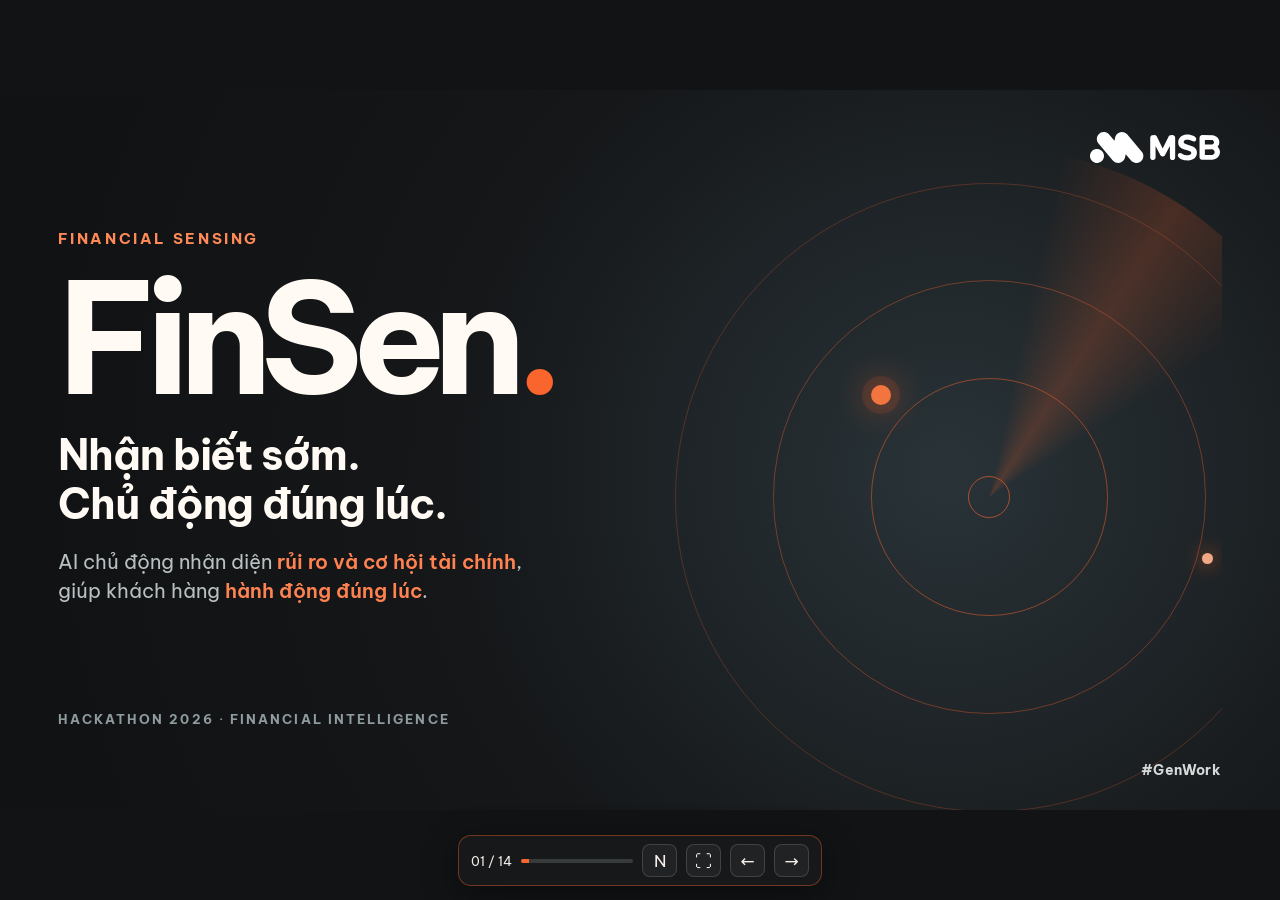
==== commit 9a9d9fed: "update pdf file" ====
--- a/pitch/index.html
+++ b/pitch/index.html
@@ -12,7 +12,7 @@
   <main id="deck" aria-live="polite">
     <section class="slide cover is-active" data-duration="25" aria-label="Slide 1: FinSen">
       <div class="slide-inner cover-layout">
-        <div class="cover-content"><p class="eyebrow">FINANCIAL SENSING</p><h1>FinSen<span>.</span></h1><p class="cover-tagline">Thấy tín hiệu sớm.<br>Quyết định đúng lúc.</p><p class="cover-description">AI hỗ trợ khách hàng nhận biết rủi ro và cơ hội tài chính trước khi chúng trở nên rõ ràng.</p></div>
+        <div class="cover-content"><p class="eyebrow">FINANCIAL SENSING</p><h1>FinSen<span>.</span></h1><p class="cover-tagline">Nhận biết sớm.<br>Chủ động đúng lúc.</p><p class="cover-description">AI chủ động nhận diện <strong>rủi ro và cơ hội tài chính</strong>,<br>giúp khách hàng <strong>hành động đúng lúc</strong>.</p></div>
         <div class="radar-visual" aria-hidden="true"><i></i><i></i><i></i><i></i><b></b><em></em></div>
         <p class="cover-footer">HACKATHON 2026 · FINANCIAL INTELLIGENCE</p>
       </div>
@@ -114,9 +114,9 @@
         <p class="tech-intro">Bốn nhóm công nghệ tạo nên bản demo FinSen, từ giao diện đến Agent và mô hình ngôn ngữ.</p>
         <div class="stack-flow" aria-label="Bốn nhóm công nghệ: Experience, Core Banking Service, cơ sở dữ liệu, LLM Model và Agent">
           <article class="stack-stage"><span class="stack-index">01 / EXPERIENCE</span><h3>Giao diện demo</h3><div class="stack-logos"><div><img src="assets/tech/html5.svg" alt=""><span>HTML5</span></div><div><img src="assets/tech/css3.svg" alt=""><span>CSS3</span></div><div><img src="assets/tech/javascript.svg" alt=""><span>JavaScript</span></div><div><img src="assets/tech/nginx.svg" alt=""><span>Nginx</span></div></div><p>Mobile Banking Simulator và Admin Web.</p></article>
-          <article class="stack-stage"><span class="stack-index">02 / SERVICE</span><h3>Core Banking</h3><div class="stack-logos"><div><img src="assets/tech/python.svg" alt=""><span>Python 3.11</span></div><div><img src="assets/tech/fastapi.svg" alt=""><span>FastAPI</span></div></div><p>API và nghiệp vụ tài khoản, giao dịch, sản phẩm tài chính.</p></article>
-          <article class="stack-stage"><span class="stack-index">03 / DATA</span><h3>Cơ sở dữ liệu</h3><div class="stack-logos"><div><img src="assets/tech/mysql.svg" alt=""><span>MySQL / RDS</span></div><div><img src="assets/tech/postgresql.svg" alt=""><span>PostgreSQL</span></div></div><p>Core Banking lưu nghiệp vụ; FinSen lưu tín hiệu, khuyến nghị và audit log.</p></article>
-          <article class="stack-stage"><span class="stack-index">04 / LLM &amp; AGENT</span><h3>LLM Model + Agent</h3><div class="stack-logos"><div class="stack-llm"><img src="assets/tech/greennode.svg" alt="Logo GreenNode"><span>GLM-5.2 · MaaS</span></div><div class="stack-agent"><img src="assets/tech/python.svg" alt=""><span>FinSen Agent · Python</span></div></div><p>Agent, Scheduler và Policy Engine; LLM diễn giải phương án hợp lệ.</p></article>
+          <article class="stack-stage"><span class="stack-index">02 / SERVICE</span><h3>Core Banking</h3><div class="stack-logos stack-logos-pair"><div><img src="assets/tech/python.svg" alt=""><span>Python 3.11</span></div><div><img src="assets/tech/fastapi.svg" alt=""><span>FastAPI</span></div></div><p>API và nghiệp vụ tài khoản, giao dịch, sản phẩm tài chính.</p></article>
+          <article class="stack-stage"><span class="stack-index">03 / DATA</span><h3>Cơ sở dữ liệu</h3><div class="stack-logos stack-logos-pair"><div><img src="assets/tech/mysql.svg" alt=""><span>MySQL / RDS</span></div><div><img src="assets/tech/postgresql.svg" alt=""><span>PostgreSQL</span></div></div><p>Core Banking lưu nghiệp vụ; FinSen lưu tín hiệu, khuyến nghị và audit log.</p></article>
+          <article class="stack-stage"><span class="stack-index">04 / LLM &amp; AGENT</span><h3>LLM Model + Agent</h3><div class="stack-logos"><div class="stack-llm"><img src="assets/tech/greennode.png" alt="Logo GreenNode"><span>GLM-5.2 · MaaS</span></div><div class="stack-agent"><img src="assets/tech/python.svg" alt=""><span>FinSen Agent · Python</span></div></div><p>Agent, Scheduler và Policy Engine; LLM diễn giải phương án hợp lệ.</p></article>
         </div>
         <div class="stack-runtime"><img src="assets/tech/docker.svg" alt=""><strong>Docker Compose</strong><span>Đóng gói và chạy các service của hệ thống demo</span></div>
       </div>
@@ -159,7 +159,7 @@
           <text class="arch-egress-label" x="330" y="428">HTTPS · OUTBOUND ONLY</text>
           <text class="arch-maas-zone" x="15" y="383">EXTERNAL AI SERVICE</text>
           <g class="arch-node arch-client"><rect x="15" y="245" width="165" height="110" rx="12"/><text class="arch-kicker" x="35" y="277">NGƯỜI DÙNG</text><text class="arch-title" x="35" y="317">Browser</text><text class="arch-detail" x="35" y="340">Internet</text></g>
-          <g class="arch-maas"><rect x="15" y="395" width="180" height="100" rx="12"/><image href="assets/tech/greennode.svg" x="35" y="410" width="140" height="20"/><text class="arch-maas-title" x="35" y="458">MaaS · GLM-5.2</text><text class="arch-maas-detail" x="35" y="480">Model as a Service</text></g>
+          <g class="arch-maas"><rect x="15" y="395" width="180" height="100" rx="12"/><image href="assets/tech/greennode.png" x="35" y="410" width="140" height="17" preserveAspectRatio="xMidYMid meet"/><text class="arch-maas-title" x="35" y="458">MaaS · GLM-5.2</text><text class="arch-maas-detail" x="35" y="480">Model as a Service</text></g>
           <g class="arch-node arch-entry"><rect x="250" y="220" width="230" height="160" rx="13"/><image href="assets/tech/nginx.svg" x="426" y="234" width="34" height="34"/><text class="arch-kicker" x="270" y="249">vSERVER 04 · PUBLIC</text><text class="arch-title" x="270" y="290">Mobile Frontend</text><text class="arch-detail" x="270" y="324">Mobile Banking Simulator</text><text class="arch-port" x="270" y="354">Nginx · HTML / CSS / JS</text></g>
           <g class="arch-node"><rect x="600" y="130" width="250" height="150" rx="13"/><image href="assets/tech/fastapi.svg" x="799" y="143" width="35" height="35"/><text class="arch-kicker" x="620" y="160">vSERVER 01 · PRIVATE</text><text class="arch-title" x="620" y="201">Core Banking</text><text class="arch-detail" x="620" y="231">Service + Admin Web Control</text><text class="arch-port" x="620" y="258">API :8090 · Admin :8100</text></g>
           <g class="arch-node"><rect x="600" y="320" width="250" height="150" rx="13"/><image href="assets/tech/python.svg" x="799" y="333" width="35" height="35"/><text class="arch-kicker" x="620" y="350">vSERVER 02 · PRIVATE</text><text class="arch-title" x="620" y="391">FinSen Agent</text><text class="arch-detail" x="620" y="421">Agent API + Scheduler</text><text class="arch-port" x="620" y="448">API :8080</text></g>
@@ -198,7 +198,7 @@
           <text class="arch-rds-zone" x="68" y="686">RDS · PRIVATE ENDPOINT</text>
           <g class="arch-node arch-database"><rect x="68" y="695" width="214" height="75" rx="10"/><image href="assets/tech/mysql.svg" x="250" y="704" width="23" height="23"/><text class="arch-mobile-kicker" x="80" y="714">MANAGED DATABASE</text><text class="arch-mobile-title" x="80" y="742">RDS MySQL</text><text class="arch-mobile-detail" x="80" y="759">Core Banking data</text></g>
           <text class="arch-mobile-egress-label" x="63" y="814">HTTPS · OUTBOUND ONLY → Mô hình AI</text>
-          <g class="arch-maas"><rect x="62" y="840" width="226" height="72" rx="10"/><image href="assets/tech/greennode.svg" x="79" y="849" width="130" height="19"/><text class="arch-mobile-maas-title" x="79" y="889">MaaS · GLM-5.2</text><text class="arch-mobile-maas-detail" x="79" y="904">Model as a Service</text></g>
+          <g class="arch-maas"><rect x="62" y="840" width="226" height="72" rx="10"/><image href="assets/tech/greennode.png" x="79" y="849" width="130" height="16" preserveAspectRatio="xMidYMid meet"/><text class="arch-mobile-maas-title" x="79" y="889">MaaS · GLM-5.2</text><text class="arch-mobile-maas-detail" x="79" y="904">Model as a Service</text></g>
         </svg>
       </div>
       <aside class="notes">Phụ lục, chỉ trình bày khi có câu hỏi. Hệ thống nằm trong một VPC. Bốn vServer Mobile Frontend, Core Banking Service cùng Admin Web Control, FinSen Agent cùng Scheduler, và PostgreSQL cùng nằm trong một subnet. Chỉ Mobile Frontend có public endpoint để người dùng mở ứng dụng qua HTTPS. Mobile gọi Core và Agent qua mạng nội bộ; Agent gọi Core API và PostgreSQL qua mạng nội bộ. RDS MySQL của Core Banking có private endpoint trong VPC. FinSen Agent chủ động gọi ra GreenNode MaaS qua HTTPS để dùng model GLM-5.2; đây là kết nối outbound, không phải đường truy cập từ Internet vào Agent. Core, Agent, PostgreSQL và RDS không nhận truy cập trực tiếp từ bên ngoài.</aside>
--- a/pitch/styles.css
+++ b/pitch/styles.css
@@ -10,7 +10,7 @@
 .dark,.cover,.closing{background:#151719;color:#fffaf3}.light{background:var(--paper);color:var(--ink)}.orange{background:var(--orange);color:#fff}
 h1,h2,h3,p,figure{margin-top:0}.eyebrow{margin:0 0 18px;font-size:clamp(12px,1.2vw,16px);font-weight:700;letter-spacing:.17em;color:var(--orange)}.dark .eyebrow,.cover .eyebrow{color:#ff8a58}.orange .eyebrow{color:#fff2e8}
 h1{font-size:clamp(95px,12vw,174px);line-height:.92;letter-spacing:-.075em;margin-bottom:23px}h2{font-size:clamp(42px,5.05vw,70px);line-height:1.06;letter-spacing:-.046em;margin-bottom:32px;font-weight:700}h3{font-size:clamp(22px,2vw,29px);line-height:1.14}p{line-height:1.4}
-.cover{background:radial-gradient(circle at 74% 53%,#293338 0%,#151719 49%,#101214 88%)}.cover-layout{justify-content:space-between;overflow:hidden}.cover-content{position:relative;z-index:2;margin-top:auto;margin-bottom:auto}.cover h1 span{color:var(--orange)}.cover-tagline{font-size:clamp(27px,3.3vw,46px);font-weight:700;line-height:1.15;letter-spacing:-.024em;margin-bottom:20px}.cover-description{max-width:670px;color:#b9c0c2;font-size:clamp(17px,1.6vw,22px)}.cover-footer{position:relative;z-index:2;color:#8e9b9f;font-size:13px;letter-spacing:.16em;font-weight:700;margin:0}
+.cover{background:radial-gradient(circle at 74% 53%,#293338 0%,#151719 49%,#101214 88%)}.cover-layout{justify-content:space-between;overflow:hidden}.cover-content{position:relative;z-index:2;margin-top:auto;margin-bottom:auto}.cover h1 span{color:var(--orange)}.cover-tagline{font-size:clamp(27px,3.3vw,46px);font-weight:700;line-height:1.15;letter-spacing:-.024em;margin-bottom:20px}.cover-description{max-width:760px;color:#b9c0c2;font-size:clamp(17px,1.6vw,22px)}.cover-description strong{color:#ff8250;font-weight:600}.cover-footer{position:relative;z-index:2;color:#8e9b9f;font-size:13px;letter-spacing:.16em;font-weight:700;margin:0}
 .deck-brand{position:absolute;z-index:5;top:clamp(28px,4.7vh,50px);right:clamp(34px,4.7vw,76px);width:130px;line-height:0;pointer-events:none}.deck-brand img{display:block;width:100%;height:auto}.deck-brand .brand-white{filter:brightness(0) invert(1)}.deck-brand .brand-color{display:none}#deck[data-theme="light"] .brand-white{display:none}#deck[data-theme="light"] .brand-color{display:block}.team-signature{position:absolute;z-index:5;right:clamp(34px,4.7vw,76px);bottom:clamp(26px,3.5vh,42px);color:#d4d9d9;font-size:clamp(13px,1.12vw,16px);font-weight:700;letter-spacing:.015em;pointer-events:none}#deck[data-theme="light"] .team-signature{color:#425058}#deck[data-theme="orange"] .team-signature{color:#fff}
 .radar-visual{position:absolute;right:-10%;top:8%;width:60%;aspect-ratio:1;border-radius:50%;background:conic-gradient(from 220deg,transparent 0 42%,#fa642d38 48%,transparent 55%);opacity:.94}.radar-visual i{position:absolute;inset:5%;border:1px solid #fa642d44;border-radius:50%}.radar-visual i:nth-child(2){inset:19%;border-color:#fa642d66}.radar-visual i:nth-child(3){inset:33%;border-color:#fa642d88}.radar-visual i:nth-child(4){inset:47%;border-color:#fa642daa}.radar-visual b{position:absolute;top:34%;left:33%;width:20px;height:20px;background:#ff7940;border-radius:50%;box-shadow:0 0 0 9px #fa642d20,0 0 35px #fa642d}.radar-visual em{position:absolute;top:58%;right:18%;width:11px;height:11px;background:#ffb28b;border-radius:50%;box-shadow:0 0 20px #fa642d}
 .problem-layout{display:grid;grid-template-columns:1.08fr .92fr;column-gap:6vw;align-content:center}.problem-layout h2{margin-bottom:22px}.large-copy{max-width:640px;font-size:clamp(22px,2.25vw,31px);color:#46545d;line-height:1.36}.signal-list{align-self:center}.signal-list p{display:grid;grid-template-columns:44px 1fr;align-items:center;gap:13px;margin:0;padding:12px 0;border-bottom:1px solid #e8ddd5;font-size:clamp(16px,1.42vw,21px);font-weight:500;line-height:1.2}.signal-list b{color:var(--orange);font-size:16px}.slide-takeaway{grid-column:1/-1;border-top:3px solid var(--orange);margin:38px 0 0;padding-top:18px;color:#ba4b24;font-size:clamp(21px,2.15vw,30px);font-weight:600}
@@ -60,6 +60,7 @@
 .stack-logos{display:grid;grid-template-columns:repeat(2,minmax(0,1fr));gap:8px}
 .stack-logos>div{display:flex;align-items:center;gap:6px;min-height:56px;padding:6px;border:1px solid #eee5dd;border-radius:7px;background:#fffaf6;color:#34424a;font-size:clamp(12px,1vw,14px);font-weight:600}
 .stack-logos img{width:32px;height:32px;object-fit:contain;flex:none}
+@media(min-width:801px){.stack-logos-pair>div{grid-column:1/-1;justify-content:center}}
 .stack-stage>p{color:#59686f;font-size:clamp(15px,1.15vw,17px);line-height:1.35;margin:auto 0 0;padding-top:18px}
 .stack-arrow{align-self:center;justify-self:center;color:#f46b3d;font-size:54px;font-weight:600;line-height:1}
 .stack-runtime{display:flex;align-items:center;justify-content:center;gap:17px;margin-top:20px;padding:15px 22px;border:1px solid #dfe6e7;border-top:3px solid #4596b8;border-radius:8px;background:#f5fafb;color:#385365;font-size:clamp(16px,1.25vw,19px)}
@@ -141,10 +142,11 @@
 .system-layout .system-proof p{font-size:clamp(16px,1.25vw,19px)}
 .system-screen{grid-column:2;grid-row:1/5;justify-self:center;align-self:center;width:100%;margin:0}
 .system-screen img{display:block;width:100%;height:auto;max-height:76vh;object-fit:contain}
-.stack-logos .stack-llm{grid-column:1/-1;flex-direction:column;align-items:center;justify-content:center;gap:2px;min-height:72px;background:#15262b;border-color:#15262b;color:#fff;text-align:center}
-.stack-logos .stack-llm img{width:132px;height:27px;object-fit:contain}
+.stack-logos .stack-llm{grid-column:1/-1;flex-direction:column;align-items:center;justify-content:center;gap:2px;min-height:56px;background:#15262b;border-color:#15262b;color:#fff;text-align:center}
+.stack-logos .stack-llm img{width:140px;height:auto;object-fit:contain}
 .stack-logos .stack-llm span{font-size:13px;white-space:nowrap}
 .stack-logos .stack-agent{grid-column:1/-1;justify-content:center}
+@media(min-width:1101px){.stack-logos .stack-llm{height:56px;padding:3px 6px}}
 .team-slide{background:radial-gradient(circle at 50% 105%,#59291f 0%,#262225 36%,#151719 74%)}
 .team-layout h2{font-size:clamp(52px,5vw,72px);margin-bottom:8px}
 .team-layout h2 span{color:#ff9465}
@@ -162,8 +164,8 @@
   .tech-slide .stack-stage h3{font-size:20px;margin:8px 0 10px}
   .tech-slide .stack-logos>div{min-height:45px;padding:4px 6px}
   .tech-slide .stack-logos img{width:28px;height:28px}
-  .tech-slide .stack-logos .stack-llm{min-height:60px}
-  .tech-slide .stack-logos .stack-llm img{width:120px;height:24px}
+  .tech-slide .stack-logos .stack-llm{min-height:45px}
+  .tech-slide .stack-logos .stack-llm img{width:126px;height:auto}
   .tech-slide .stack-stage>p{font-size:14px;padding-top:9px}
 }
 @media(max-width:800px){
@@ -177,7 +179,7 @@
   .system-layout .system-flow p{font-size:14px}
   .system-layout>.system-proof{grid-row:5;margin-top:20px}
   .stack-logos .stack-llm{flex-direction:row;align-items:center;justify-content:center;min-height:48px}
-  .stack-logos .stack-llm img{width:125px;height:27px}
+  .stack-logos .stack-llm img{width:125px;height:auto}
   .stack-logos .stack-llm span{font-size:12px}
   .tech-slide .stack-logos{grid-template-columns:repeat(2,minmax(0,1fr))}
   .stack-logos .stack-agent{flex-direction:row;min-height:48px}
@@ -199,6 +201,7 @@
 .signal-phone-top{display:flex;justify-content:space-between;color:#68747a;font-size:10px;font-weight:700}.signal-phone-title{margin-top:50px;color:#94583e;font-size:12px;font-weight:600}.signal-phone strong{display:block;margin:8px 0 36px;color:#182027;font-size:22px}.signal-phone-line{display:flex;justify-content:space-between;gap:5px;border-top:1px solid #eadfd6;padding:11px 0;color:#758087;font-size:10px}
 .signal-list{position:relative;z-index:1;width:calc(100% - 35px);padding:6px 15px 6px 0;background:linear-gradient(90deg,#fffaf5 65%,#fffaf5ed 85%,#fffaf500)}
 .signal-list p{font-size:clamp(16px,1.35vw,20px);font-weight:600}
+@media(min-width:801px){.problem-slide .signal-list p{padding:16px 0;line-height:1.3}}
 .hero-evidence{display:grid;grid-template-columns:.82fr 1.18fr;gap:55px;align-items:center;margin-top:8px}
 .hero-evidence .forecast-journey{display:flex;flex-direction:column;gap:7px;margin:0}.hero-evidence .forecast-journey>div{padding-top:8px}.hero-evidence .forecast-journey strong{font-size:clamp(30px,3vw,43px);margin:3px 0 0}.hero-evidence .forecast-journey p{font-size:clamp(15px,1.28vw,18px);margin:0 0 4px}
 .forecast-graphic{position:relative;border:1px solid #e7d9cc;border-radius:22px;background:#fff;padding:25px 27px 22px;box-shadow:0 16px 37px #43352c0a}.forecast-graphic-head{display:flex;justify-content:space-between;align-items:baseline;gap:12px;margin-bottom:24px}.forecast-graphic-head span{font-size:15px;font-weight:700;letter-spacing:.1em;color:#a05639}.forecast-graphic-head b{color:#dc5a31;font-size:15px}.balance-bars{position:relative}.balance-row{display:grid;grid-template-columns:62px 1fr 93px;align-items:center;gap:11px;margin:0 0 29px;color:#52626a;font-size:17px;font-weight:600}.balance-row b{font-size:16px;text-align:right;white-space:nowrap;color:#24313a}.balance-row:last-child b{color:#de5b31}.balance-track{height:34px;border-radius:7px;background:#f5eee8;overflow:hidden}.balance-track i{display:block;height:100%;border-radius:7px}.balance-now{width:100%;background:#293944}.balance-future{width:15.22%;background:#ef6b40}.safety-line{position:absolute;z-index:2;left:calc(62px + 11px + (100% - 62px - 93px - 22px) / 3);top:0;height:97px;border-left:2px dashed #e6673d;pointer-events:none}.safety-line span{position:absolute;left:6px;bottom:-22px;white-space:nowrap;color:#d65b34;font-size:13px;font-weight:700}.forecast-graphic>p{margin:12px 0 0;color:#66737b;font-size:15px}.hero-slide .hero-conclusion{margin-top:22px;font-size:clamp(22px,2.3vw,32px)}.hero-slide .fixture-note{margin-top:7px}
